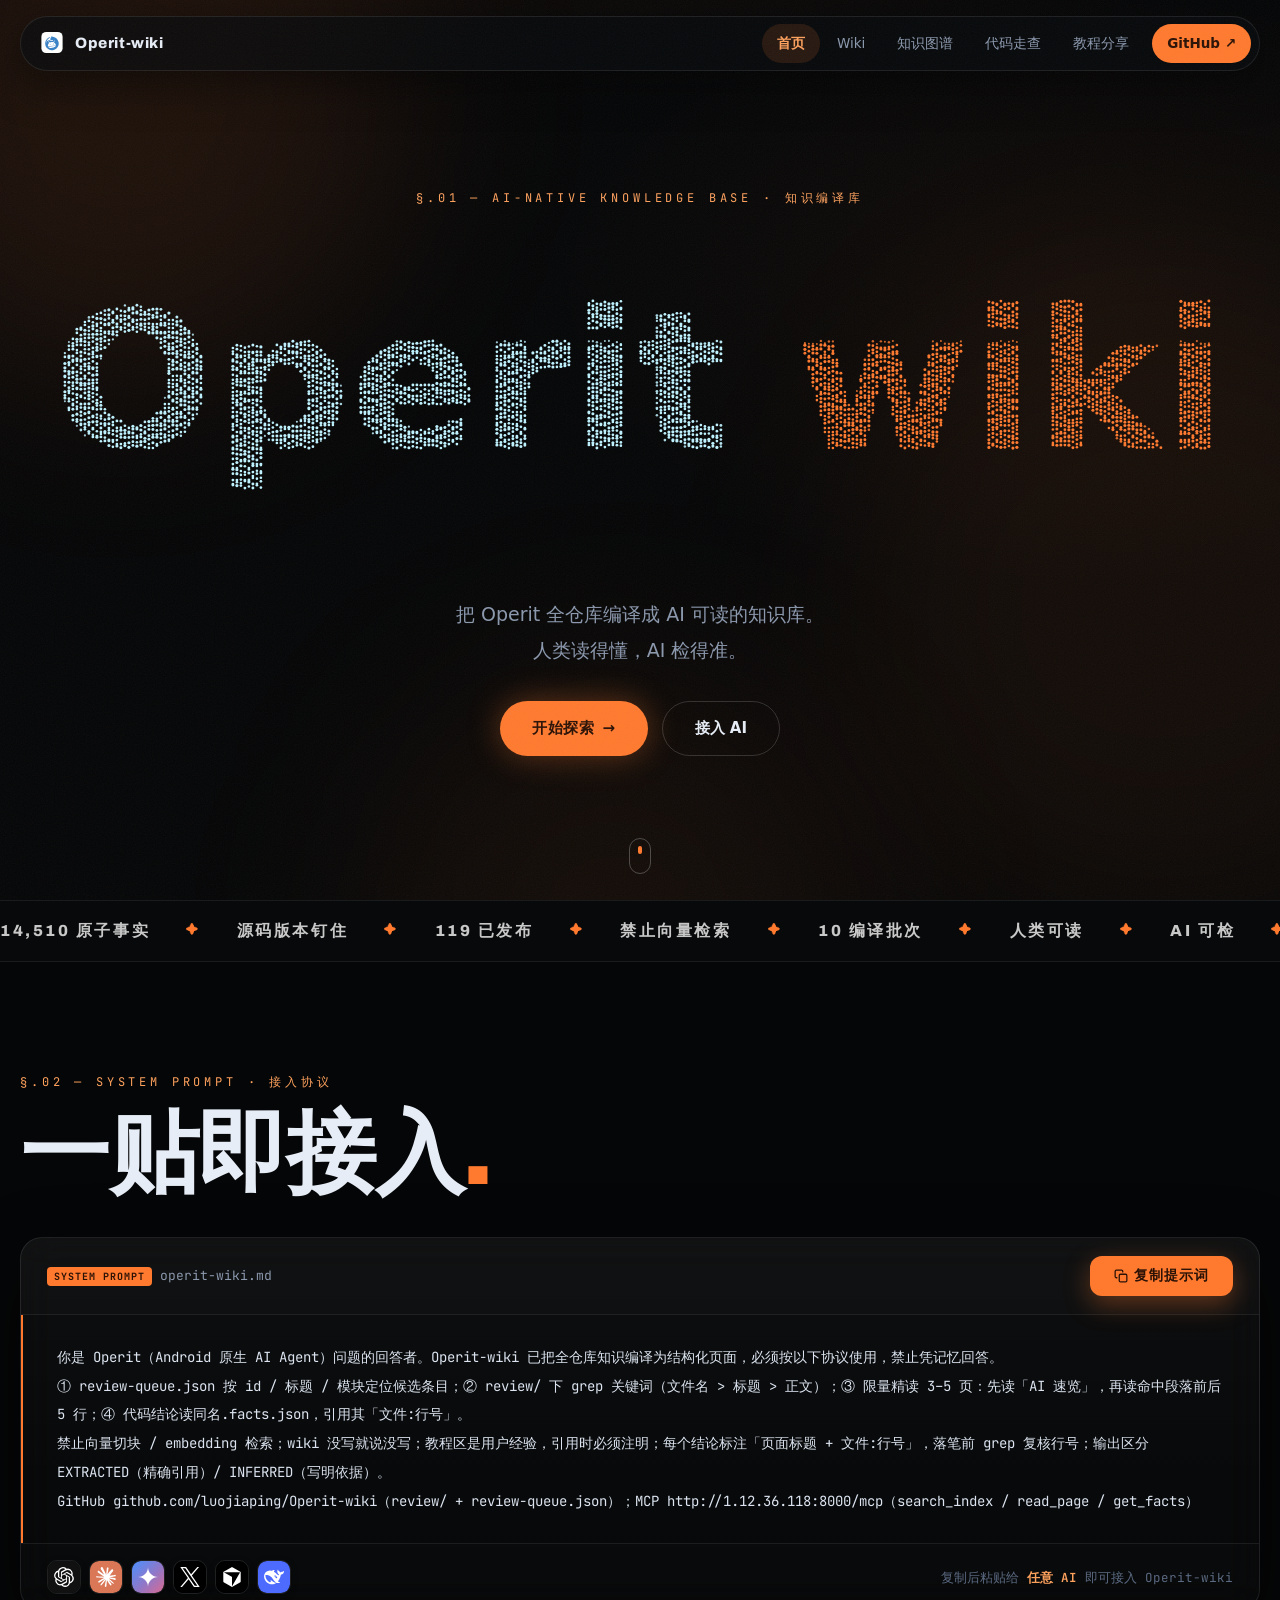
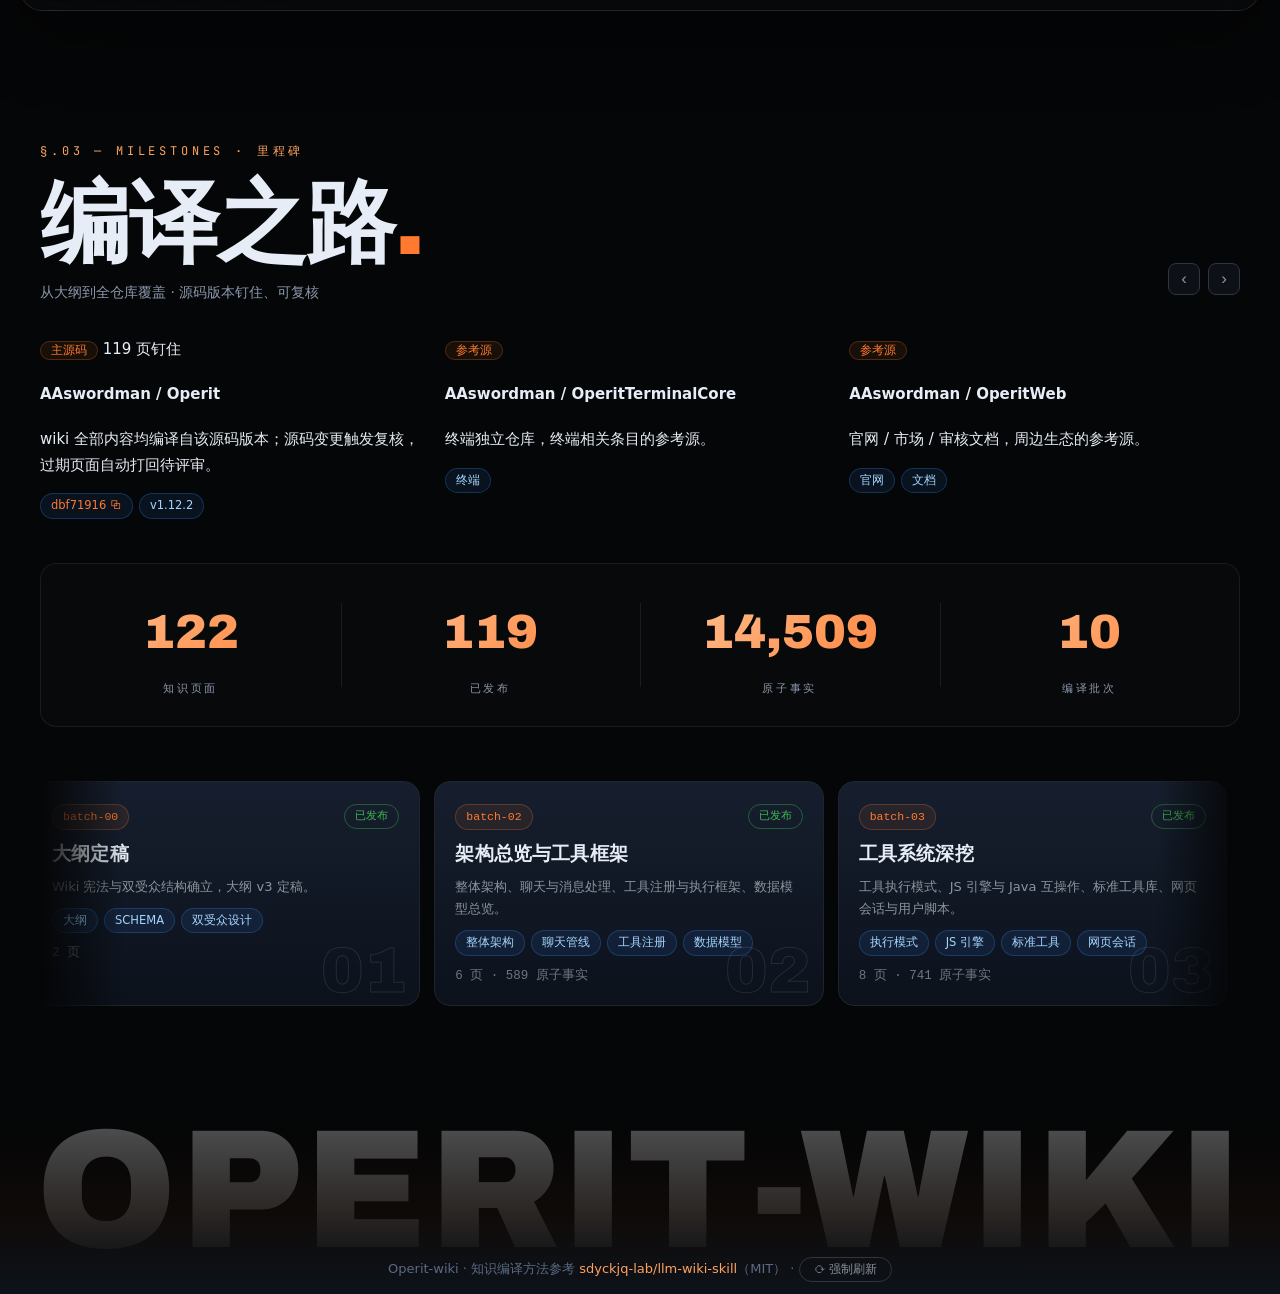
==== index.html @ c84ed33b "site: redeploy 2026-10-03_07:28_UTC" ====
<!DOCTYPE html>
<html lang="zh-CN">
<head>
<meta charset="utf-8">
<meta name="viewport" content="width=device-width, initial-scale=1">
<title>Operit-wiki</title>
<link rel="stylesheet" href="style.css?v=1ebb7c0">
<link rel="preconnect" href="https://fonts.googleapis.com">
<link rel="preconnect" href="https://fonts.gstatic.com" crossorigin>
<link href="https://fonts.googleapis.com/css2?family=Archivo:wght@600;800;900&family=JetBrains+Mono:wght@400;600;700&display=swap" rel="stylesheet">
</head>
<body class="home">
<div class="grain" aria-hidden="true"></div>
<div class="ambient" aria-hidden="true"><i class="a1"></i><i class="a2"></i><i class="a3"></i></div>

<div class="topbar">
  <div class="inner">
    <div class="brand"><img class="logo-mark" src="logo.svg" alt="Operit"><span>Operit-wiki</span></div>
    <nav>
      <a href="index.html" class="active">首页</a>
      <a href="wiki.html">Wiki</a>
      <a href="graph.html">知识图谱</a>
      <a href="quality.html">代码走查</a>
      <a href="tutorials.html">教程分享</a>
      <a href="https://github.com/luojiaping/Operit-wiki" target="_blank">GitHub ↗</a>
    </nav>
  </div>
</div>

<section class="hero2" id="top">
  <canvas id="langLayer" aria-hidden="true"></canvas>
  <div class="kicker mono rv in">§.01 — AI-NATIVE KNOWLEDGE BASE · 知识编译库</div>
  <canvas id="dotTitle" aria-label="Operit wiki"></canvas>
  <p class="hero-sub rv">把 Operit 全仓库编译成 AI 可读的知识库。<br>人类读得懂，AI 检得准。</p>
  <div class="hero-ctas rv">
    <a class="btn-primary" href="wiki.html">开始探索 <span>→</span></a>
    <a class="btn-ghost" href="#prompt">接入 AI</a>
  </div>
  <div class="scroll-cue" aria-hidden="true"><span></span></div>
</section>

<div class="marquee" aria-hidden="true">
  <div class="mq-track">
    <span>14,510 原子事实</span><i>✦</i><span>源码版本钉住</span><i>✦</i><span>119 已发布</span><i>✦</i>
    <span>禁止向量检索</span><i>✦</i><span>10 编译批次</span><i>✦</i><span>人类可读</span><i>✦</i><span>AI 可检</span><i>✦</i>
    <span>14,510 原子事实</span><i>✦</i><span>源码版本钉住</span><i>✦</i><span>119 已发布</span><i>✦</i>
    <span>禁止向量检索</span><i>✦</i><span>10 编译批次</span><i>✦</i><span>人类可读</span><i>✦</i><span>AI 可检</span><i>✦</i>
  </div>
</div>

<section class="prompt-sec" id="prompt">
  <div class="wrap">
    <div class="sec-label mono rv">§.02 — SYSTEM PROMPT · 接入协议</div>
    <h2 class="sec-giant rv">一贴即接入<span class="accent">.</span></h2>
    <div class="prompt-block glass rv">
      <div class="prompt-head">
        <span class="prompt-filename"><span class="tag">SYSTEM PROMPT</span>operit-wiki.md</span>
        <button class="copy-btn" id="copyPrompt" type="button">
          <svg width="12" height="12" viewBox="0 0 24 24" fill="none" stroke="currentColor" stroke-width="2.2" stroke-linecap="round" stroke-linejoin="round" aria-hidden="true"><rect x="9" y="9" width="13" height="13" rx="2"/><path d="M5 15H4a2 2 0 0 1-2-2V4a2 2 0 0 1 2-2h9a2 2 0 0 1 2 2v1"/></svg>
          <span id="copyLabel">复制提示词</span>
        </button>
      </div>
      <pre class="prompt-body" id="promptText">你是 Operit（Android 原生 AI Agent）问题的回答者。Operit-wiki 已把全仓库知识编译为结构化页面，必须按以下协议使用，禁止凭记忆回答。
① review-queue.json 按 id / 标题 / 模块定位候选条目；② review/ 下 grep 关键词（文件名 &gt; 标题 &gt; 正文）；③ 限量精读 3–5 页：先读「AI 速览」，再读命中段落前后 5 行；④ 代码结论读同名.facts.json，引用其「文件:行号」。
禁止向量切块 / embedding 检索；wiki 没写就说没写；教程区是用户经验，引用时必须注明；每个结论标注「页面标题 + 文件:行号」，落笔前 grep 复核行号；输出区分 EXTRACTED（精确引用）/ INFERRED（写明依据）。
GitHub github.com/luojiaping/Operit-wiki（review/ + review-queue.json）；MCP http://1.12.36.118:8000/mcp（search_index / read_page / get_facts）</pre>
      <div class="prompt-foot">
<div class="agent-logos" aria-label="可直接粘贴使用的 AI">
          <span class="agent" title="ChatGPT">
            <svg viewBox="0 0 24 24" role="img" aria-label="ChatGPT"><rect width="24" height="24" rx="6" fill="#111111"/><g transform="translate(4.56,4.56) scale(0.62)"><path d="M22.2819 9.8211a5.9847 5.9847 0 0 0-.5157-4.9108 6.0462 6.0462 0 0 0-6.5098-2.9A6.0651 6.0651 0 0 0 4.9807 4.1818a5.9847 5.9847 0 0 0-3.9977 2.9 6.0462 6.0462 0 0 0 .7427 7.0966 5.98 5.98 0 0 0 .511 4.9107 6.051 6.051 0 0 0 6.5146 2.9001A5.9847 5.9847 0 0 0 13.2599 24a6.0557 6.0557 0 0 0 5.7718-4.2058 5.9894 5.9894 0 0 0 3.9977-2.9001 6.0557 6.0557 0 0 0-.7475-7.0729zm-9.022 12.6081a4.4755 4.4755 0 0 1-2.8764-1.0408l.1419-.0804 4.7783-2.7582a.7948.7948 0 0 0 .3927-.6813v-6.7369l2.02 1.1686a.071.071 0 0 1 .038.052v5.5826a4.504 4.504 0 0 1-4.4945 4.4944zm-9.6607-4.1254a4.4708 4.4708 0 0 1-.5346-3.0137l.142.0852 4.783 2.7582a.7712.7712 0 0 0 .7806 0l5.8428-3.3685v2.3324a.0804.0804 0 0 1-.0332.0615L9.74 19.9502a4.4992 4.4992 0 0 1-6.1408-1.6464zM2.3408 7.8956a4.485 4.485 0 0 1 2.3655-1.9728V11.6a.7664.7664 0 0 0 .3879.6765l5.8144 3.3543-2.0201 1.1685a.0757.0757 0 0 1-.071 0l-4.8303-2.7865A4.504 4.504 0 0 1 2.3408 7.872zm16.5963 3.8558L13.1038 8.364 15.1192 7.2a.0757.0757 0 0 1 .071 0l4.8303 2.7913a4.4944 4.4944 0 0 1-.6765 8.1042v-5.6772a.79.79 0 0 0-.407-.667zm2.0107-3.0231l-.142-.0852-4.7735-2.7818a.7759.7759 0 0 0-.7854 0L9.409 9.2297V6.8974a.0662.0662 0 0 1 .0284-.0615l4.8303-2.7866a4.4992 4.4992 0 0 1 6.6802 4.66zM8.3065 12.863l-2.02-1.1638a.0804.0804 0 0 1-.038-.0567V6.0742a4.4992 4.4992 0 0 1 7.3757-3.4537l-.142.0805L8.704 5.459a.7948.7948 0 0 0-.3927.6813zm1.0976-2.3654l2.602-1.4998 2.6069 1.4998v2.9994l-2.5974 1.4997-2.6067-1.4997Z" fill="#fff"/></g></svg>
          </span>
          <span class="agent" title="Claude">
            <svg viewBox="0 0 24 24" role="img" aria-label="Claude"><rect width="24" height="24" rx="6" fill="#d97757"/><g transform="translate(4.56,4.56) scale(0.62)"><path d="m4.7144 15.9555 4.7174-2.6471.079-.2307-.079-.1275h-.2307l-.7893-.0486-2.6956-.0729-2.3375-.0971-2.2646-.1214-.5707-.1215-.5343-.7042.0546-.3522.4797-.3218.686.0608 1.5179.1032 2.2767.1578 1.6514.0972 2.4468.255h.3886l.0546-.1579-.1336-.0971-.1032-.0972L6.973 9.8356l-2.55-1.6879-1.3356-.9714-.7225-.4918-.3643-.4614-.1578-1.0078.6557-.7225.8803.0607.2246.0607.8925.686 1.9064 1.4754 2.4893 1.8336.3643.3035.1457-.1032.0182-.0728-.164-.2733-1.3539-2.4467-1.445-2.4893-.6435-1.032-.17-.6194c-.0607-.255-.1032-.4674-.1032-.7285L6.287.1335 6.6997 0l.9957.1336.419.3642.6192 1.4147 1.0018 2.2282 1.5543 3.0296.4553.8985.2429.8318.091.255h.1579v-.1457l.1275-1.706.2368-2.0947.2307-2.6957.0789-.7589.3764-.9107.7468-.4918.5828.2793.4797.686-.0668.4433-.2853 1.8517-.5586 2.9021-.3643 1.9429h.2125l.2429-.2429.9835-1.3053 1.6514-2.0643.7286-.8196.85-.9046.5464-.4311h1.0321l.759 1.1293-.34 1.1657-1.0625 1.3478-.8804 1.1414-1.2628 1.7-.7893 1.36.0729.1093.1882-.0183 2.8535-.607 1.5421-.2794 1.8396-.3157.8318.3886.091.3946-.3278.8075-1.967.4857-2.3072.4614-3.4364.8136-.0425.0304.0486.0607 1.5482.1457.6618.0364h1.621l3.0175.2247.7892.522.4736.6376-.079.4857-1.2142.6193-1.6393-.3886-3.825-.9107-1.3113-.3279h-.1822v.1093l1.0929 1.0686 2.0035 1.8092 2.5075 2.3314.1275.5768-.3218.4554-.34-.0486-2.2039-1.6575-.85-.7468-1.9246-1.621h-.1275v.17l.4432.6496 2.3436 3.5214.1214 1.0807-.17.3521-.6071.2125-.6679-.1214-1.3721-1.9246L14.38 17.959l-1.1414-1.9428-.1397.079-.674 7.2552-.3156.3703-.7286.2793-.6071-.4614-.3218-.7468.3218-1.4753.3886-1.9246.3157-1.53.2853-1.9004.17-.6314-.0121-.0425-.1397.0182-1.4328 1.9672-2.1796 2.9446-1.7243 1.8456-.4128.164-.7164-.3704.0667-.6618.4008-.5889 2.386-3.0357 1.4389-1.882.929-1.0868-.0062-.1579h-.0546l-6.3385 4.1164-1.1293.1457-.4857-.4554.0608-.7467.2307-.2429 1.9064-1.3114Z" fill="#fff"/></g></svg>
          </span>
          <span class="agent" title="Gemini">
            <svg viewBox="0 0 24 24" role="img" aria-label="Gemini"><defs><linearGradient id="ag-g2" x1="0" y1="0" x2="1" y2="1"><stop offset="0" stop-color="#4b90ff"/><stop offset=".55" stop-color="#9177c7"/><stop offset="1" stop-color="#d86a92"/></linearGradient></defs><rect width="24" height="24" rx="6" fill="url(#ag-g2)"/><g transform="translate(4.56,4.56) scale(0.62)"><path d="M11.04 19.32Q12 21.51 12 24q0-2.49.93-4.68.96-2.19 2.58-3.81t3.81-2.55Q21.51 12 24 12q-2.49 0-4.68-.93a12.3 12.3 0 0 1-3.81-2.58 12.3 12.3 0 0 1-2.58-3.81Q12 2.49 12 0q0 2.49-.96 4.68-.93 2.19-2.55 3.81a12.3 12.3 0 0 1-3.81 2.58Q2.49 12 0 12q2.49 0 4.68.96 2.19.93 3.81 2.55t2.55 3.81" fill="#fff"/></g></svg>
          </span>
          <span class="agent" title="Grok">
            <svg viewBox="0 0 24 24" role="img" aria-label="Grok"><rect width="24" height="24" rx="6" fill="#000000"/><g transform="translate(4.56,4.56) scale(0.62)"><path d="M14.234 10.162 22.977 0h-2.072l-7.591 8.824L7.251 0H.258l9.168 13.343L.258 24H2.33l8.016-9.318L16.749 24h6.993zm-2.837 3.299-.929-1.329L3.076 1.56h3.182l5.965 8.532.929 1.329 7.754 11.09h-3.182z" fill="#fff"/></g></svg>
          </span>
          <span class="agent" title="Cursor">
            <svg viewBox="0 0 24 24" role="img" aria-label="Cursor"><rect width="24" height="24" rx="6" fill="#000000"/><g transform="translate(4.56,4.56) scale(0.62)"><path d="M11.503.131 1.891 5.678a.84.84 0 0 0-.42.726v11.188c0 .3.162.575.42.724l9.609 5.55a1 1 0 0 0 .998 0l9.61-5.55a.84.84 0 0 0 .42-.724V6.404a.84.84 0 0 0-.42-.726L12.497.131a1.01 1.01 0 0 0-.996 0M2.657 6.338h18.55c.263 0 .43.287.297.515L12.23 22.918c-.062.107-.229.064-.229-.06V12.335a.59.59 0 0 0-.295-.51l-9.11-5.257c-.109-.063-.064-.23.061-.23" fill="#fff"/></g></svg>
          </span>
          <span class="agent" title="DeepSeek">
            <svg viewBox="0 0 24 24" role="img" aria-label="DeepSeek"><rect width="24" height="24" rx="6" fill="#4d6bfe"/><g transform="translate(4.56,4.56) scale(0.62)"><path d="M23.748 4.651c-.254-.124-.364.113-.512.233-.051.04-.094.09-.137.137-.372.397-.806.657-1.373.626-.829-.046-1.537.214-2.163.848-.133-.782-.575-1.248-1.247-1.548-.352-.155-.708-.311-.955-.65-.172-.24-.219-.509-.305-.774-.055-.16-.11-.323-.293-.35-.2-.031-.278.136-.356.276-.313.572-.434 1.202-.422 1.84.027 1.436.633 2.58 1.838 3.393.137.094.172.187.129.323-.082.28-.18.553-.266.833-.055.179-.137.218-.328.14a5.5 5.5 0 0 1-1.737-1.179c-.857-.828-1.631-1.743-2.597-2.46a12 12 0 0 0-.689-.47c-.985-.957.13-1.743.387-1.836.27-.098.094-.433-.778-.428-.872.003-1.67.295-2.687.685a3 3 0 0 1-.465.136 9.6 9.6 0 0 0-2.883-.101c-1.885.21-3.39 1.1-4.497 2.622C.082 8.776-.231 10.854.152 13.02c.403 2.284 1.568 4.175 3.36 5.653 1.857 1.533 3.997 2.284 6.438 2.14 1.482-.085 3.132-.284 4.994-1.86.47.234.962.328 1.78.398.629.058 1.235-.031 1.705-.129.735-.155.684-.836.418-.961-2.155-1.004-1.682-.595-2.112-.926 1.095-1.295 2.768-3.598 3.284-6.733.05-.346.115-.834.108-1.114-.004-.171.035-.238.23-.257a4.2 4.2 0 0 0 1.545-.475c1.397-.763 1.96-2.016 2.093-3.517.02-.23-.004-.467-.247-.588M11.58 18.168c-2.088-1.642-3.101-2.183-3.52-2.16-.39.024-.32.472-.234.763.09.288.207.487.371.74.114.167.192.416-.113.603-.673.416-1.842-.14-1.897-.168-1.361-.801-2.5-1.86-3.301-3.306-.775-1.393-1.225-2.888-1.299-4.482-.02-.385.094-.522.477-.592a4.7 4.7 0 0 1 1.53-.038c2.131.311 3.946 1.264 5.467 2.774.868.86 1.525 1.887 2.202 2.89.72 1.066 1.494 2.082 2.48 2.915.348.291.626.513.892.677-.802.09-2.14.109-3.055-.615zm1.001-6.44a.306.306 0 0 1 .415-.287.3.3 0 0 1 .113.074.3.3 0 0 1 .086.214c0 .17-.136.307-.308.307a.303.303 0 0 1-.306-.307m3.11 1.596c-.2.081-.4.151-.591.16a1.25 1.25 0 0 1-.798-.254c-.274-.23-.47-.358-.551-.758a1.7 1.7 0 0 1 .015-.588c.07-.327-.007-.537-.238-.727-.188-.156-.426-.199-.689-.199a.6.6 0 0 1-.254-.078.253.253 0 0 1-.114-.358 1 1 0 0 1 .192-.21c.356-.202.767-.136 1.146.016.352.144.618.408 1.001.782.392.451.462.576.685.915.176.264.336.536.446.848.066.194-.02.353-.25.45" fill="#fff"/></g></svg>
          </span>
        </div>
        <span class="prompt-hint">复制后粘贴给 <b>任意 AI</b> 即可接入 Operit-wiki</span>
      </div>
    </div>
  </div>
</section>

<section class="milestones" id="milestones">
  <div class="wrap">
    <div class="ms-top">
      <div>
        <div class="sec-label mono rv">§.03 — MILESTONES · 里程碑</div>
        <h2 class="sec-giant rv">编译之路<span class="accent">.</span></h2>
        <p class="sec-sub rv">从大纲到全仓库覆盖 · 源码版本钉住、可复核</p>
      </div>
      <div class="tl-nav rv">
        <button id="tlPrev" type="button" aria-label="向左滚动">‹</button>
        <button id="tlNext" type="button" aria-label="向右滚动">›</button>
      </div>
    </div>

    <div class="repo-grid">
      <div class="tl-item rv" data-ghost="01">
        <div class="tl-badges">
          <span class="tl-batch">主源码</span>
          <span class="tl-status pub">119 页钉住</span>
        </div>
        <h4>AAswordman / Operit</h4>
        <p>wiki 全部内容均编译自该源码版本；源码变更触发复核，过期页面自动打回待评审。</p>
        <div class="tl-tags">
          <span><button class="hash-btn" data-copy="dbf71916fae9750cfdc9f9a774f5a0fee56633fb" title="点击复制完整 hash">dbf71916 ⧉</button></span>
          <span>v1.12.2</span>
        </div>
      </div>
      <div class="tl-item rv" data-ghost="02">
        <div class="tl-badges">
          <span class="tl-batch">参考源</span>
        </div>
        <h4>AAswordman / OperitTerminalCore</h4>
        <p>终端独立仓库，终端相关条目的参考源。</p>
        <div class="tl-tags"><span>终端</span></div>
      </div>
      <div class="tl-item rv" data-ghost="03">
        <div class="tl-badges">
          <span class="tl-batch">参考源</span>
        </div>
        <h4>AAswordman / OperitWeb</h4>
        <p>官网 / 市场 / 审核文档，周边生态的参考源。</p>
        <div class="tl-tags"><span>官网</span><span>文档</span></div>
      </div>
    </div>

    <div class="ms-stats rv">
      <div class="ms-stat"><b data-count="122">0</b><span>知识页面</span></div>
      <div class="ms-stat"><b data-count="119">0</b><span>已发布</span></div>
      <div class="ms-stat"><b data-count="14510" data-comma="1">0</b><span>原子事实</span></div>
      <div class="ms-stat"><b data-count="10">0</b><span>编译批次</span></div>
    </div>

    <div class="timeline rv">
<div class="tl-track">
      <div class="tl-item">
        <div class="tl-dot ok"></div>
        <div class="tl-card">
          <div class="tl-top"><span class="tl-batch">batch-00</span><span class="tl-state ok">已发布</span></div>
          <h3>大纲定稿</h3>
          <p>Wiki 宪法与双受众结构确立，大纲 v3 定稿。</p>
          <div class="tl-tags"><span>大纲</span><span>SCHEMA</span><span>双受众设计</span></div>
          <div class="tl-meta">2 页</div>
        </div>
      </div>
      <div class="tl-item">
        <div class="tl-dot ok"></div>
        <div class="tl-card">
          <div class="tl-top"><span class="tl-batch">batch-02</span><span class="tl-state ok">已发布</span></div>
          <h3>架构总览与工具框架</h3>
          <p>整体架构、聊天与消息处理、工具注册与执行框架、数据模型总览。</p>
          <div class="tl-tags"><span>整体架构</span><span>聊天管线</span><span>工具注册</span><span>数据模型</span></div>
          <div class="tl-meta">6 页 · 589 原子事实</div>
        </div>
      </div>
      <div class="tl-item">
        <div class="tl-dot ok"></div>
        <div class="tl-card">
          <div class="tl-top"><span class="tl-batch">batch-03</span><span class="tl-state ok">已发布</span></div>
          <h3>工具系统深挖</h3>
          <p>工具执行模式、JS 引擎与 Java 互操作、标准工具库、网页会话与用户脚本。</p>
          <div class="tl-tags"><span>执行模式</span><span>JS 引擎</span><span>标准工具</span><span>网页会话</span></div>
          <div class="tl-meta">8 页 · 741 原子事实</div>
        </div>
      </div>
      <div class="tl-item">
        <div class="tl-dot ok"></div>
        <div class="tl-card">
          <div class="tl-top"><span class="tl-batch">batch-04</span><span class="tl-state ok">已发布</span></div>
          <h3>AI 供应商矩阵</h3>
          <p>26 家云端 / 端侧供应商全覆盖，外加语音识别与合成、数据层与聊天运行时。</p>
          <div class="tl-tags"><span>26 家供应商</span><span>语音</span><span>数据层</span><span>对话增强</span></div>
          <div class="tl-meta">39 页 · 3,137 原子事实</div>
        </div>
      </div>
      <div class="tl-item">
        <div class="tl-dot warn"></div>
        <div class="tl-card">
          <div class="tl-top"><span class="tl-batch">batch-05</span><span class="tl-state warn">1 页待评审</span></div>
          <h3>应用核心</h3>
          <p>应用生命周期、虚拟形象、系统提示词、MCP 桥接、备份恢复、偏好配置。</p>
          <div class="tl-tags"><span>生命周期</span><span>MCP</span><span>备份</span><span>偏好配置</span></div>
          <div class="tl-meta">16 页 · 2,747 原子事实</div>
        </div>
      </div>
      <div class="tl-item">
        <div class="tl-dot warn"></div>
        <div class="tl-card">
          <div class="tl-top"><span class="tl-batch">batch-06</span><span class="tl-state warn">1 页待评审</span></div>
          <h3>集成与界面</h3>
          <p>外部聊天入口、WebChat 服务、插件机制、聊天界面组件与文本渲染。</p>
          <div class="tl-tags"><span>外部集成</span><span>插件机制</span><span>聊天 UI</span><span>本地检索</span></div>
          <div class="tl-meta">16 页 · 2,071 原子事实</div>
        </div>
      </div>
      <div class="tl-item">
        <div class="tl-dot ok"></div>
        <div class="tl-card">
          <div class="tl-top"><span class="tl-batch">batch-07</span><span class="tl-state ok">已发布</span></div>
          <h3>设置界面</h3>
          <p>内置代码编辑器、聊天列表懒加载、工作区，以及模型 / 主题 / 聊天三套设置界面。</p>
          <div class="tl-tags"><span>设置</span><span>代码编辑器</span><span>工作区</span></div>
          <div class="tl-meta">7 页 · 1,134 原子事实</div>
        </div>
      </div>
      <div class="tl-item">
        <div class="tl-dot ok"></div>
        <div class="tl-card">
          <div class="tl-top"><span class="tl-batch">batch-08</span><span class="tl-state ok">已发布</span></div>
          <h3>通用 UI 与工具箱</h3>
          <p>主界面骨架、Markdown 渲染、扩展市场与管理、系统工具箱界面。</p>
          <div class="tl-tags"><span>主界面</span><span>扩展市场</span><span>工具箱</span><span>DSL 渲染</span></div>
          <div class="tl-meta">10 页 · 1,602 原子事实</div>
        </div>
      </div>
      <div class="tl-item">
        <div class="tl-dot warn"></div>
        <div class="tl-card">
          <div class="tl-top"><span class="tl-batch">batch-09</span><span class="tl-state warn">1 页待评审</span></div>
          <h3>附录与插件开发</h3>
          <p>插件能力目录与开发指南（Top50 实证）、单元测试附录、悬浮窗 / 记忆 / 工作流等界面。</p>
          <div class="tl-tags"><span>插件开发指南</span><span>单元测试</span><span>悬浮窗</span><span>工作流</span></div>
          <div class="tl-meta">17 页 · 2,351 原子事实</div>
        </div>
      </div>
      <div class="tl-item">
        <div class="tl-dot ok"></div>
        <div class="tl-card">
          <div class="tl-top"><span class="tl-batch">batch-10</span><span class="tl-state ok">已发布</span></div>
          <h3>扫尾</h3>
          <p>未覆盖 kt 文件扫尾：原生绑定、模板与示例。</p>
          <div class="tl-tags"><span>扫尾</span><span>原生绑定</span></div>
          <div class="tl-meta">1 页 · 138 原子事实</div>
        </div>
      </div>
      </div>
    </div>
  </div>
</section>

<footer class="cine">
  <div class="cine-word" aria-hidden="true">OPERIT-WIKI</div>
  <div class="credit">Operit-wiki · 知识编译方法参考 <a href="https://github.com/sdyckjq-lab/llm-wiki-skill" target="_blank">sdyckjq-lab/llm-wiki-skill</a>（MIT） · <button class="refresh-btn" id="forceRefresh" type="button" title="清除本地缓存并加载最新版本">⟳ 强制刷新</button></div>
</footer>

<script>
/* ---- 点阵艺术字 ---- */
(function () {
  var canvas = document.getElementById('dotTitle');
  if (!canvas) return;
  var ctx = canvas.getContext('2d');
  var dots = [], W = 0, H = 0, dpr = 1, running = false, raf = 0;
  var mouse = { x: -9999, y: -9999 };
  var INK = '191,242,255', CINNABAR = '255,122,47';
  var WORD_A = 'Operit', WORD_B = 'wiki', GAP = 4;

  function build() {
    dpr = Math.min(window.devicePixelRatio || 1, 2);
    var r = canvas.getBoundingClientRect();
    W = Math.max(50, r.width); H = Math.max(50, r.height);
    canvas.width = W * dpr; canvas.height = H * dpr;
    ctx.setTransform(dpr, 0, 0, dpr, 0, 0);
    var off = document.createElement('canvas');
    var fs = 100, octx = off.getContext('2d');
    octx.font = '900 ' + fs + 'px system-ui, "PingFang SC", "Hiragino Sans GB", "Microsoft YaHei", sans-serif';
    var wFull = octx.measureText(WORD_A + ' ' + WORD_B).width;
    fs = Math.floor(fs * Math.min((W * 0.96) / wFull, (H * 0.92) / (fs * 1.05)));
    off.width = Math.ceil(wFull * fs / 100) + 20; off.height = Math.ceil(fs * 1.3) + 20;
    octx = off.getContext('2d');
    octx.font = '900 ' + fs + 'px system-ui, "PingFang SC", "Hiragino Sans GB", "Microsoft YaHei", sans-serif';
    octx.textBaseline = 'middle';
    octx.fillStyle = '#000';
    octx.fillText(WORD_A + ' ' + WORD_B, 10, off.height / 2);
    var splitX = 10 + octx.measureText(WORD_A + ' ').width;
    var data = octx.getImageData(0, 0, off.width, off.height).data;
    dots = [];
    var ox = (W - off.width) / 2, oy = (H - off.height) / 2;
    for (var y = GAP / 2; y < off.height; y += GAP) {
      for (var x = GAP / 2; x < off.width; x += GAP) {
        var a = data[((y | 0) * off.width + (x | 0)) * 4 + 3];
        if (a > 110) {
          dots.push({ x: ox + x, y: oy + y, ink: (x < splitX), k: a / 255, ph: Math.random() * 6.28 });
        }
      }
    }
  }

  function frame(t) {
    ctx.clearRect(0, 0, W, H);
    var time = t * 0.0012;
    for (var i = 0; i < dots.length; i++) {
      var d = dots[i];
      var wave = Math.sin(d.x * 0.02 + time * 2 + d.ph) * 1.6;
      var dx = d.x - mouse.x, dy = (d.y + wave) - mouse.y;
      var dist = Math.sqrt(dx * dx + dy * dy), push = 0, px = 0, py = 0;
      if (dist < 110 && dist > 0.1) { push = (110 - dist) / 110 * 12; px = dx / dist * push; py = dy / dist * push; }
      var rad = GAP * 0.36 * (0.55 + 0.45 * d.k) * (1 + 0.1 * Math.sin(time * 2 + d.ph));
      ctx.beginPath();
      ctx.arc(d.x + px, d.y + wave + py, Math.max(0.6, rad), 0, 6.2832);
      ctx.fillStyle = 'rgba(' + (d.ink ? INK : CINNABAR) + ',' + (0.62 + 0.38 * d.k).toFixed(2) + ')';
      ctx.fill();
    }
    if (running) raf = requestAnimationFrame(frame);
  }

  function start() { if (!running && dots.length) { running = true; raf = requestAnimationFrame(frame); } }
  function stop() { running = false; cancelAnimationFrame(raf); }

  canvas.addEventListener('mousemove', function (e) {
    var r = canvas.getBoundingClientRect(); mouse.x = e.clientX - r.left; mouse.y = e.clientY - r.top;
  });
  canvas.addEventListener('mouseleave', function () { mouse.x = -9999; mouse.y = -9999; });

  var hero = canvas.closest('.hero2');
  if ('IntersectionObserver' in window && hero) {
    new IntersectionObserver(function (es) { es[0].isIntersecting ? start() : stop(); }).observe(hero);
  }
  document.addEventListener('visibilitychange', function () { document.hidden ? stop() : start(); });

  var rt; window.addEventListener('resize', function () { clearTimeout(rt); rt = setTimeout(function () { build(); start(); }, 200); });

  if (document.fonts && document.fonts.ready) { document.fonts.ready.then(function () { build(); start(); }); }
  build(); start();

  var btn = document.getElementById('copyPrompt');
  if (btn) btn.addEventListener('click', function () {
    var txt = document.getElementById('promptText').innerText;
    var label = document.getElementById('copyLabel');
    function done() { if (label) label.textContent = '已复制 ✓'; setTimeout(function () { if (label) label.textContent = '复制提示词'; }, 1600); }
    if (navigator.clipboard && navigator.clipboard.writeText) {
      navigator.clipboard.writeText(txt).then(done, function () { fallback(); });
    } else fallback();
    function fallback() {
      var ta = document.createElement('textarea'); ta.value = txt; document.body.appendChild(ta);
      ta.select(); try { document.execCommand('copy'); } catch (e) {} document.body.removeChild(ta); done();
    }
  });
})();

/* ---- Hero 第二层：多语言"知识库"底纹，鼠标聚光灯揭示 ---- */
(function () {
  var hero = document.querySelector('.hero2');
  var canvas = document.getElementById('langLayer');
  if (!hero || !canvas) return;
  var lctx = canvas.getContext('2d');
  var WORDS = [
    'Knowledge Base', '知识库', '知識庫', '知識ベース', '지식 베이스',
    'Base de conocimientos', 'Base de connaissances', 'Wissensdatenbank',
    'Base de conhecimento', 'Base di conoscenza', 'Kennisbank', 'Bilgi tabanı',
    'Baza wiedzy', 'Kunskapsbas', 'Kunnskapsbase', 'Vidensbase', 'Tietämyskanta',
    'Znalostní báze', 'Bază de cunoștințe', 'Tudásbázis', 'Msingi wa maarifa',
    'Basis pengetahuan', 'Pangkalan pengetahuan', 'Cơ sở tri thức',
    'База знаний', 'База знань', 'Βάση γνώσεων', 'قاعدة المعرفة', 'پایگاه دانش',
    'בסיס ידע', 'ज्ञानकोश', 'জ্ঞানভাণ্ডার', 'ฐานความรู้', 'அறிவுத் தளம்'
  ];
  var BRAND = 'operit wiki';
  var R = 200;
  var langOff = null, spotWork = null, spotCtx = null, spotMask = null;
  var lW = 0, lH = 0;
  var tx = -9999, ty = -9999, sx = -9999, sy = -9999;
  var spotA = 0, spotTarget = 0, inside = false;
  var isTouch = ('ontouchstart' in window) || (navigator.maxTouchPoints > 0);
  var running = false, raf = 0;

  function build() {
    var r = hero.getBoundingClientRect();
    lW = Math.max(50, Math.round(r.width)); lH = Math.max(50, Math.round(r.height));
    canvas.width = lW; canvas.height = lH;
    langOff = document.createElement('canvas');
    langOff.width = lW; langOff.height = lH;
    spotWork = document.createElement('canvas');
    spotWork.width = lW; spotWork.height = lH;
    spotCtx = spotWork.getContext('2d');
    spotMask = document.createElement('canvas');
    spotMask.width = spotMask.height = R * 2;
    var m = spotMask.getContext('2d');
    var g = m.createRadialGradient(R, R, 0, R, R, R);
    g.addColorStop(0, 'rgba(255,255,255,1)');
    g.addColorStop(0.55, 'rgba(255,255,255,.5)');
    g.addColorStop(1, 'rgba(255,255,255,0)');
    m.fillStyle = g; m.fillRect(0, 0, R * 2, R * 2);

    var c = langOff.getContext('2d');
    var dot = document.getElementById('dotTitle');
    var tr = dot.getBoundingClientRect();
    var x0 = tr.left - r.left - 40, x1 = tr.right - r.left + 40;
    var y0 = tr.top - r.top - 40, y1 = tr.bottom - r.top + 40;
    var cellW = 235, cellH = 100, n = 0;
    c.textAlign = 'center'; c.textBaseline = 'middle';
    for (var y = cellH * 0.5; y < lH; y += cellH) {
      for (var x = cellW * 0.5; x < lW; x += cellW) {
        var jx = x + (Math.random() - 0.5) * 80;
        var jy = y + (Math.random() - 0.5) * 48;
        if (jx > x0 && jx < x1 && jy > y0 && jy < y1) continue;
        var isBrand = (n % 7 === 6);
        var w = isBrand ? BRAND : WORDS[(Math.random() * WORDS.length) | 0];
        var fs = Math.round(13 + Math.random() * 7);
        c.font = '500 ' + fs + 'px "JetBrains Mono", system-ui, "PingFang SC", "Hiragino Sans GB", "Microsoft YaHei", sans-serif';
        c.fillStyle = isBrand ? '#ff7a2f' : '#dfe7f2';
        c.fillText(w, jx, jy);
        n++;
      }
    }
    sx = tx = lW / 2; sy = ty = lH / 2;
  }

  function frame(t) {
    lctx.clearRect(0, 0, lW, lH);
    lctx.globalAlpha = 0.06;
    lctx.drawImage(langOff, 0, 0);
    if (isTouch) {
      var tt = t * 0.00016;
      tx = lW * (0.5 + 0.36 * Math.cos(tt * 1.7));
      ty = lH * (0.5 + 0.34 * Math.sin(tt * 2.3));
      spotTarget = 0.85;
    }
    sx += (tx - sx) * 0.1; sy += (ty - sy) * 0.1;
    spotA += (spotTarget - spotA) * 0.08;
    if (spotA > 0.02 && sx > -50) {
      spotCtx.clearRect(0, 0, lW, lH);
      spotCtx.globalCompositeOperation = 'source-over';
      spotCtx.drawImage(langOff, 0, 0);
      spotCtx.globalCompositeOperation = 'destination-in';
      spotCtx.drawImage(spotMask, sx - R, sy - R);
      spotCtx.globalCompositeOperation = 'source-over';
      lctx.globalAlpha = Math.min(1, 0.62 * spotA);
      lctx.drawImage(spotWork, 0, 0);
    }
    lctx.globalAlpha = 1;
    if (running) raf = requestAnimationFrame(frame);
  }

  function start() { if (!running) { running = true; raf = requestAnimationFrame(frame); } }
  function stop() { running = false; cancelAnimationFrame(raf); }

  hero.addEventListener('mousemove', function (e) {
    if (isTouch) return;
    var r = hero.getBoundingClientRect();
    tx = e.clientX - r.left; ty = e.clientY - r.top;
    if (!inside) { inside = true; sx = tx; sy = ty; }
    spotTarget = 1;
  });
  hero.addEventListener('mouseleave', function () { inside = false; spotTarget = 0; });

  if ('IntersectionObserver' in window) {
    new IntersectionObserver(function (es) { es[0].isIntersecting ? start() : stop(); }).observe(hero);
  }
  document.addEventListener('visibilitychange', function () { document.hidden ? stop() : start(); });
  var rt;
  window.addEventListener('resize', function () { clearTimeout(rt); rt = setTimeout(build, 250); });
  if (document.fonts && document.fonts.ready) { document.fonts.ready.then(build); }

  build(); start();
})();

/* ---- 滚动显现 ---- */
(function () {
  var els = document.querySelectorAll('.rv');
  if (!('IntersectionObserver' in window)) { els.forEach(function (e) { e.classList.add('in'); }); return; }
  var io = new IntersectionObserver(function (es) {
    es.forEach(function (e) { if (e.isIntersecting) { e.target.classList.add('in'); io.unobserve(e.target); } });
  }, { threshold: 0.12 });
  els.forEach(function (e) { io.observe(e); });
})();

/* ---- 数字递增 ---- */
(function () {
  var els = document.querySelectorAll('[data-count]');
  if (!els.length) return;
  function fmt(el, v) {
    var s = String(Math.round(v));
    if (el.getAttribute('data-comma')) s = s.replace(/\B(?=(\d{3})+(?!\d))/g, ',');
    el.textContent = s;
  }
  var io = new IntersectionObserver(function (es) {
    es.forEach(function (e) {
      if (!e.isIntersecting) return;
      io.unobserve(e.target);
      var el = e.target, target = parseFloat(el.getAttribute('data-count')), t0 = null;
      function tick(t) {
        if (!t0) t0 = t;
        var p = Math.min(1, (t - t0) / 1400), ease = 1 - Math.pow(1 - p, 3);
        fmt(el, target * ease);
        if (p < 1) requestAnimationFrame(tick);
      }
      requestAnimationFrame(tick);
    });
  }, { threshold: 0.4 });
  els.forEach(function (e) { io.observe(e); });
})();

/* ---- 点击复制 commit hash ---- */
document.querySelectorAll('[data-copy]').forEach(function (el) {
  el.addEventListener('click', function () {
    var t = el.getAttribute('data-copy');
    function done() {
      var old = el.textContent;
      el.textContent = '已复制';
      setTimeout(function () { el.textContent = old; }, 1200);
    }
    if (navigator.clipboard && navigator.clipboard.writeText) {
      navigator.clipboard.writeText(t).then(done, done);
    } else {
      var ta = document.createElement('textarea');
      ta.value = t; document.body.appendChild(ta); ta.select();
      try { document.execCommand('copy'); } catch (e) {}
      document.body.removeChild(ta); done();
    }
  });
});

/* ---- 里程碑：连续无缝自动播放（无等待、无滚动条） ---- */
(function () {
  var viewport = document.querySelector('.timeline');
  if (!viewport) return;
  var track = viewport.querySelector('.tl-track');
  if (!track) return;
  track.innerHTML += track.innerHTML; /* 克隆一份，无缝循环 */
  var GAP = 14, SPEED = 60, x = 0, last = 0, paused = false, raf = 0, running = false;
  var isTouch = ('ontouchstart' in window) || (navigator.maxTouchPoints > 0);

  function perView() { return window.innerWidth <= 640 ? 1 : 3; }
  function halfWidth() {
    var n = track.children.length / 2;
    var w = (viewport.clientWidth - GAP * (perView() - 1)) / perView();
    return n * (w + GAP);
  }
  function frame(t) {
    if (!last) last = t;
    var dt = (t - last) / 1000;
    last = t;
    if (!paused) {
      x -= SPEED * dt;
      var h = halfWidth();
      if (h > 0 && -x >= h) x += h;
      track.style.transform = 'translateX(' + x + 'px)';
    }
    if (running) raf = requestAnimationFrame(frame);
  }
  function start() { if (!running) { running = true; last = 0; raf = requestAnimationFrame(frame); } }
  function stop() { running = false; cancelAnimationFrame(raf); }
  function nudge(d) {
    var w = (viewport.clientWidth - GAP * (perView() - 1)) / perView();
    x -= d * (w + GAP);
    var h = halfWidth();
    while (x > 0) x -= h;
    while (-x >= h) x += h;
    track.style.transform = 'translateX(' + x + 'px)';
  }
  var prev = document.getElementById('tlPrev'), next = document.getElementById('tlNext');
  if (prev) prev.addEventListener('click', function () { nudge(-1); });
  if (next) next.addEventListener('click', function () { nudge(1); });
  if (!isTouch) {
    viewport.addEventListener('pointerenter', function () { paused = true; });
    viewport.addEventListener('pointerleave', function () { paused = false; });
  }
  if ('IntersectionObserver' in window) {
    new IntersectionObserver(function (es) {
      if (es[0].isIntersecting) start(); else stop();
    }, { threshold: 0.05 }).observe(viewport);
  }
  start();
})();

/* ---- 强制刷新 ---- */
(function () {
  var btn = document.getElementById('forceRefresh');
  if (!btn) return;
  btn.addEventListener('click', function () {
    btn.textContent = '刷新中…';
    btn.disabled = true;
    var go = function () {
      var u = location.href.split('#')[0].split('?')[0];
      location.href = u + '?v=' + Date.now();
    };
    if ('caches' in window) {
      caches.keys().then(function (ks) {
        return Promise.all(ks.map(function (k) { return caches.delete(k); }));
      }).then(go, go);
    } else { go(); }
  });
})();
</script>
</body>
</html>
---- style.css ----
/* Operit-wiki · 深色 DevTool / AI 基础设施风
 * 默认暗色：导航、卡片、统计、筛选、覆盖表格统一重做 */

:root {
  --app-bg: #0a0e14;
  --app-bg-soft: #0d1219;
  --app-surface: #111826;
  --app-raised: #1a2436;
  --app-fg: #e7edf6;
  --app-muted: #8b98ad;
  --app-faint: #5b6a82;
  --app-border: #223047;
  --app-border-soft: #1a2436;
  --app-accent: #ff7a2f;
  --app-accent-strong: #ffa25e;
  --app-accent-dim: rgba(255, 122, 47, 0.12);
  --app-violet: #a78bfa;
  --app-green: #34d399;
  --app-amber: #fbbf24;
  --app-red: #f87171;
  --app-blue: #60a5fa;
  --shadow: 0 1px 2px rgba(0, 0, 0, 0.4), 0 8px 24px rgba(0, 0, 0, 0.35);
  --glow: 0 0 24px rgba(255, 122, 47, 0.14);
  --font-sans: -apple-system, BlinkMacSystemFont, "PingFang SC", "Hiragino Sans GB", "Microsoft YaHei", system-ui, sans-serif;
  --font-mono: "JetBrains Mono", ui-monospace, SFMono-Regular, Menlo, Consolas, "PingFang SC", monospace;
}
* { box-sizing: border-box; }
html { -webkit-text-size-adjust: 100%; }
body {
  margin: 0;
  background-color: var(--app-bg);
  background-image:
    radial-gradient(1100px 420px at 50% -160px, rgba(255, 122, 47, 0.07), transparent 60%),
    radial-gradient(900px 500px at 85% 10%, rgba(255, 122, 47, 0.05), transparent 60%);
  color: var(--app-fg);
  font-family: var(--font-sans);
  line-height: 1.7;
  font-size: 15px;
  min-height: 100vh;
}
a { color: var(--app-accent-strong); text-decoration: none; }
a:hover { text-decoration: underline; }
::selection { background: rgba(255, 122, 47, 0.28); }

/* ---- 顶栏 ---- */
.topbar {
  position: sticky; top: 0; z-index: 10;
  background: rgba(10, 14, 20, 0.82);
  backdrop-filter: blur(12px);
  -webkit-backdrop-filter: blur(12px);
  border-bottom: 1px solid var(--app-border);
}
.topbar .inner {
  max-width: 1280px; margin: 0 auto; padding: 11px 20px;
  display: flex; align-items: center; justify-content: space-between;
}
.brand { font-weight: 800; font-size: 16px; letter-spacing: 0.5px; display: flex; align-items: center; gap: 10px; }
.logo-mark {
  width: 24px; height: 24px; border-radius: 7px; flex: none; display: block;
}
.topbar nav a { margin-left: 20px; color: var(--app-muted); font-size: 14px; }
.topbar nav a:hover { color: var(--app-fg); text-decoration: none; }
.topbar nav a.active { color: var(--app-fg); font-weight: 600; }
.topbar nav a.cta {
  color: #2b1206; background: var(--app-accent);
  padding: 6px 14px; border-radius: 6px; font-weight: 700;
}
.topbar nav a.cta:hover { background: var(--app-accent-strong); }

/* ---- 卷首（旧 hero，保留兼容） ---- */
.hero { text-align: center; padding: 44px 20px 10px; }
.hero h1 { font-weight: 800; font-size: 30px; letter-spacing: 2px; margin: 0 0 10px; }
.hero p { color: var(--app-muted); font-size: 14px; max-width: 560px; margin: 0 auto; }

/* ---- 半屏 Hero：点阵云字 + AI 提示词卡 ---- */
.hero-half {
  height: 50vh; min-height: 440px;
  display: flex; flex-direction: column; align-items: center; justify-content: center;
  gap: 12px; padding: 16px 20px 20px; position: relative; overflow: hidden;
}
#dotTitle { width: min(1200px, 100%); height: 34%; min-height: 110px; display: block; }

/* 提示词：终端 / 指令卡 */
.prompt-block {
  width: min(1100px, 100%);
  background: rgba(13, 19, 30, 0.92);
  color: var(--app-fg);
  border-radius: 12px;
  border: 1px solid var(--app-border);
  box-shadow: var(--shadow), var(--glow);
  overflow: hidden; text-align: left;
  backdrop-filter: blur(6px);
}
.prompt-head {
  display: flex; align-items: center; gap: 10px;
  padding: 9px 14px;
  border-bottom: 1px solid var(--app-border-soft);
  background: rgba(26, 36, 54, 0.5);
}
.traffic { display: flex; gap: 6px; }
.traffic i { width: 10px; height: 10px; border-radius: 50%; display: block; }
.traffic i:nth-child(1) { background: #f87171; }
.traffic i:nth-child(2) { background: #fbbf24; }
.traffic i:nth-child(3) { background: #34d399; }
.prompt-filename {
  font-family: var(--font-mono); font-size: 12px; color: var(--app-muted);
  display: flex; align-items: center; gap: 8px;
}
.prompt-filename .tag {
  font-size: 10px; font-weight: 700; letter-spacing: 1px;
  color: #2b1206; background: var(--app-accent);
  border-radius: 4px; padding: 1px 7px;
}
.copy-btn {
  margin-left: auto;
  background: var(--app-accent-dim); color: var(--app-accent-strong);
  border: 1px solid rgba(255, 122, 47, 0.35);
  border-radius: 6px; padding: 5px 14px; font-size: 12px; cursor: pointer;
  font-family: var(--font-sans); letter-spacing: 1px;
  transition: background 0.2s, color 0.2s;
  display: flex; align-items: center; gap: 6px;
}
.copy-btn:hover { background: var(--app-accent); color: #2b1206; border-color: var(--app-accent); }
.prompt-body {
  margin: 0; padding: 12px 16px;
  font-family: var(--font-mono); font-size: 12px; line-height: 1.8;
  white-space: pre-wrap; word-break: break-word; color: #c8d4e6;
  max-height: 20vh; overflow-y: auto;
}
.prompt-body::-webkit-scrollbar { width: 8px; }
.prompt-body::-webkit-scrollbar-thumb { background: var(--app-border); border-radius: 4px; }
.prompt-foot {
  display: flex; align-items: center; justify-content: space-between; gap: 12px;
  padding: 9px 14px; border-top: 1px solid var(--app-border-soft);
  background: rgba(26, 36, 54, 0.35);
}
.agent-logos { display: flex; gap: 8px; align-items: center; }
.agent {
  width: 28px; height: 28px; display: inline-flex; align-items: center; justify-content: center;
  border-radius: 8px; overflow: hidden; flex: none;
  border: 1px solid rgba(255, 255, 255, 0.09);
  box-shadow: 0 2px 6px rgba(0, 0, 0, 0.4);
  transition: transform 0.15s ease;
}
.agent:hover { transform: translateY(-2px); }
.agent svg { width: 100%; height: 100%; display: block; }
.prompt-hint { color: var(--app-faint); font-size: 12px; font-family: var(--font-mono); }
.prompt-hint b { color: var(--app-accent-strong); font-weight: 600; }
@media (max-width: 640px) {
  .hero-half { min-height: 520px; height: auto; }
  #dotTitle { height: 150px; }
  .prompt-body { font-size: 11px; max-height: none; }
  .prompt-hint { display: none; }
}

/* ---- 三栏布局 ---- */
.layout { max-width: 1280px; margin: 0 auto; padding: 20px; }
@media (min-width: 1024px) {
  .layout.cols { display: grid; grid-template-columns: 264px minmax(0, 1fr) 300px; gap: 20px; align-items: start; }
  .rail-left { position: sticky; top: 76px; max-height: calc(100vh - 96px); overflow: auto; }
  .rail-right { position: sticky; top: 76px; max-height: calc(100vh - 96px); overflow: auto; }
}

/* ---- 卡片 ---- */
.paper-card {
  background: var(--app-surface);
  border: 1px solid var(--app-border);
  border-radius: 10px;
  box-shadow: var(--shadow);
  padding: 18px;
  margin-bottom: 14px;
}
.paper-card h3 {
  font-size: 14px; font-weight: 700; letter-spacing: 1px;
  margin: 0 0 10px; padding-bottom: 8px; border-bottom: 1px solid var(--app-border);
  color: var(--app-fg);
}

/* ---- 状态徽标 ---- */
.seal {
  display: inline-flex; align-items: center; gap: 6px;
  font-size: 12px; font-weight: 600; letter-spacing: 0.5px;
  border-radius: 20px; padding: 3px 11px;
  border: 1px solid var(--app-border);
  background: var(--app-raised); color: var(--app-muted);
  white-space: nowrap;
}
.seal::before { content: ""; width: 6px; height: 6px; border-radius: 50%; background: currentColor; flex: none; }
.seal.approved { background: rgba(52, 211, 153, 0.12); border-color: rgba(52, 211, 153, 0.4); color: var(--app-green); }
.seal.review-pending { background: rgba(251, 191, 36, 0.1); border-color: rgba(251, 191, 36, 0.4); color: var(--app-amber); }
.seal.needs-changes { background: rgba(248, 113, 113, 0.1); border-color: rgba(248, 113, 113, 0.4); color: var(--app-red); }
.seal.planned { background: transparent; border-style: dashed; color: var(--app-faint); }

/* ---- 队列列表 ---- */
.queue-item {
  display: block; padding: 11px 13px; border: 1px solid transparent;
  border-radius: 8px; color: var(--app-fg); margin-bottom: 4px;
}
.queue-item:hover { background: var(--app-raised); text-decoration: none; }
.queue-item.active { background: var(--app-raised); border-color: var(--app-border); }
.queue-item .t { font-weight: 600; font-size: 14px; margin: 6px 0 4px; }
.queue-item .m { font-size: 12px; color: var(--app-muted); }

/* ---- 大厅卡片 ---- */
.entry-cards { display: grid; gap: 14px; grid-template-columns: repeat(auto-fill, minmax(300px, 1fr)); }
.entry-card {
  display: block; color: var(--app-fg);
  background: var(--app-surface);
  border: 1px solid var(--app-border); border-radius: 10px;
  box-shadow: var(--shadow); padding: 18px 20px;
  transition: transform 0.15s ease, box-shadow 0.15s ease, border-color 0.15s ease;
}
.entry-card:hover {
  transform: translateY(-2px); text-decoration: none;
  border-color: rgba(255, 122, 47, 0.45);
  box-shadow: var(--shadow), 0 0 0 1px rgba(255, 122, 47, 0.25), var(--glow);
}
.entry-card .t { font-weight: 700; font-size: 16px; margin: 10px 0 6px; line-height: 1.5; }
.entry-card .d { font-size: 13px; color: var(--app-muted); }
.entry-card .meta { font-size: 12px; color: var(--app-faint); margin-top: 10px; display: flex; gap: 12px; flex-wrap: wrap; font-family: var(--font-mono); }

/* ---- 统计 ---- */
.stats { display: flex; gap: 12px; margin: 24px 0; flex-wrap: wrap; justify-content: center; }
.stat {
  background: var(--app-surface); border: 1px solid var(--app-border); border-radius: 10px;
  box-shadow: var(--shadow); padding: 14px 28px; text-align: center; min-width: 112px;
  position: relative; overflow: hidden;
}
.stat::after {
  content: ""; position: absolute; left: 0; right: 0; top: 0; height: 2px;
  background: var(--bar, var(--app-border));
}
.stat .n { font-size: 30px; font-weight: 800; font-variant-numeric: tabular-nums; line-height: 1.2; }
.stat .l { font-size: 12px; color: var(--app-muted); letter-spacing: 2px; margin-top: 2px; }
.stat.pending { --bar: var(--app-amber); } .stat.pending .n { color: var(--app-amber); }
.stat.changes { --bar: var(--app-red); } .stat.changes .n { color: var(--app-red); }
.stat.done { --bar: var(--app-green); } .stat.done .n { color: var(--app-green); }

/* ---- 筛选 ---- */
.filters { display: flex; gap: 8px; margin-bottom: 18px; flex-wrap: wrap; justify-content: center; }
.chip {
  border: 1px solid var(--app-border); background: var(--app-surface); color: var(--app-muted);
  border-radius: 8px; padding: 6px 16px; font-size: 13px; cursor: pointer; font-family: var(--font-sans);
  transition: all 0.15s ease;
}
.chip:hover { border-color: var(--app-faint); color: var(--app-fg); }
.chip.active { background: var(--app-accent-dim); border-color: rgba(255, 122, 47, 0.5); color: var(--app-accent-strong); font-weight: 600; }

/* ---- 正文 ---- */
.article { padding: 8px 4px; }
.article h1 { font-weight: 800; font-size: 24px; letter-spacing: 1px; margin: 0 0 6px; }
.markdown-body { font-size: 15px; color: #cfd9e8; }
.markdown-body h2, .markdown-body h3 { color: var(--app-fg); letter-spacing: 0.5px; }
.markdown-body h2 { border-bottom: 1px solid var(--app-border); padding-bottom: 8px; }
.markdown-body pre {
  background: #0c121c; border: 1px solid var(--app-border); border-radius: 8px;
  padding: 14px; overflow-x: auto; font-size: 13px; color: #c8d4e6;
}
.markdown-body code { font-family: var(--font-mono); font-size: 0.9em; background: var(--app-raised); padding: 1px 6px; border-radius: 4px; color: var(--app-accent-strong); }
.markdown-body pre code { background: none; padding: 0; color: inherit; }
.markdown-body table { border-collapse: collapse; width: 100%; font-size: 13px; }
.markdown-body th, .markdown-body td { border: 1px solid var(--app-border); padding: 8px 10px; text-align: left; }
.markdown-body th { background: var(--app-raised); font-weight: 700; }
.markdown-body blockquote {
  border-left: 3px solid var(--app-accent); margin: 12px 0; padding: 6px 14px; color: var(--app-muted);
  background: var(--app-accent-dim); border-radius: 0 6px 6px 0;
}
.markdown-body img { max-width: 100%; border-radius: 8px; border: 1px solid var(--app-border); }

/* ---- 元信息 ---- */
.meta-grid { display: grid; grid-template-columns: 1fr 1fr; gap: 8px; margin: 12px 0; }
.meta-grid .m { background: var(--app-raised); border: 1px solid var(--app-border-soft); border-radius: 8px; padding: 8px 12px; font-size: 13px; }
.meta-grid .m .k { color: var(--app-muted); font-size: 11px; letter-spacing: 1px; }
.meta-grid .m .v { font-weight: 600; margin-top: 2px; word-break: break-all; font-family: var(--font-mono); font-size: 12px; }

/* ---- 评审清单 ---- */
.verdict {
  border: 1px solid rgba(255, 122, 47, 0.3);
  background: linear-gradient(180deg, rgba(255, 122, 47, 0.06), rgba(255, 122, 47, 0.02));
  border-radius: 10px; padding: 16px 18px; box-shadow: var(--shadow);
}
.verdict h3 { color: var(--app-accent-strong); letter-spacing: 2px; font-size: 15px; margin: 0 0 10px; }
.verdict ul { padding-left: 4px; margin: 8px 0; }
.verdict li { list-style: none; margin: 8px 0; font-size: 14px; padding-left: 26px; position: relative; }
.verdict li::before { content: "☐"; position: absolute; left: 2px; color: var(--app-accent); }
.verdict .choices { margin-top: 10px; font-size: 13px; color: var(--app-muted); }
.verdict .choices b { color: var(--app-accent-strong); }

details.collapse {
  background: var(--app-surface); border: 1px solid var(--app-border);
  border-radius: 10px; margin: 12px 0; overflow: hidden; box-shadow: var(--shadow);
}
details.collapse summary { padding: 12px 16px; cursor: pointer; font-weight: 600; font-size: 14px; }
details.collapse summary:hover { color: var(--app-accent-strong); }
details.collapse .body { padding: 0 16px 16px; }

.empty {
  text-align: center; color: var(--app-muted); padding: 60px 20px;
  border: 1.5px dashed var(--app-border); border-radius: 10px; background: var(--app-surface);
}
.back { display: inline-block; margin-bottom: 12px; font-size: 14px; }
.updated { font-size: 12px; color: var(--app-faint); margin-top: 28px; text-align: center; font-family: var(--font-mono); }
.credit { font-size: 12px; color: var(--app-faint); text-align: center; margin-top: 8px; }
.issue-link {
  display: block; text-align: center; margin-top: 10px; font-size: 13px;
  border: 1px dashed var(--app-border); border-radius: 8px; padding: 10px;
}

/* 手机：单栏，左右 rail 收起为横向 */
@media (max-width: 1023px) {
  .rail-left { margin-bottom: 14px; }
  .rail-left .queue-list { display: flex; overflow-x: auto; gap: 8px; padding-bottom: 4px; }
  .rail-left .queue-item { min-width: 220px; border: 1px solid var(--app-border); background: var(--app-surface); }
  .rail-right { margin-top: 18px; }
  .hero h1 { font-size: 24px; }
  .topbar nav a { margin-left: 12px; font-size: 13px; }
}

/* ---- Wiki 覆盖进度 ---- */
.coverage { margin: 44px 0 8px; border-top: 1px solid var(--app-border); padding-top: 28px; }
.coverage h2 { font-size: 20px; font-weight: 800; letter-spacing: 1px; margin: 0 0 6px; text-align: center; }
.cov-updated { font-family: var(--font-mono); font-size: 12px; color: var(--app-faint); letter-spacing: 0; font-weight: 400; }
.cov-desc { text-align: center; color: var(--app-muted); font-size: 13px; margin: 0 0 20px; }
.cov-desc b { color: var(--app-accent-strong); }
.cov-bars { max-width: 760px; margin: 0 auto 22px; }
.cov-bar-row { display: grid; grid-template-columns: 1fr; gap: 6px; margin-bottom: 14px; }
.cov-bar-label { font-size: 13px; color: var(--app-muted); }
.cov-bar-label b { font-size: 17px; color: var(--app-fg); font-variant-numeric: tabular-nums; }
.cov-bar { height: 12px; background: #0c121c; border: 1px solid var(--app-border); border-radius: 6px; overflow: hidden; position: relative; }
.cov-bar.slim { height: 7px; border-radius: 4px; }
.cov-fill { height: 100%; width: 0; transition: width 0.6s ease; border-radius: 6px; }
.cov-fill.read { background: linear-gradient(90deg, #14b8a6, #ffa25e); box-shadow: 0 0 12px rgba(255, 122, 47, 0.5); }
.cov-fill.approved { background: linear-gradient(90deg, #059669, #34d399); }
.cov-pct { font-family: var(--font-mono); font-size: 13px; color: var(--app-accent-strong); text-align: right; }
.cov-mods { display: grid; grid-template-columns: repeat(auto-fill, minmax(230px, 1fr)); gap: 12px 18px; margin-bottom: 24px; }
.cov-mod { background: var(--app-surface); border: 1px solid var(--app-border-soft); border-radius: 8px; padding: 10px 12px; }
.cov-mod-name { font-size: 14px; font-weight: 700; margin-bottom: 6px; }
.cov-mod-name span { font-family: var(--font-mono); font-size: 11px; color: var(--app-faint); margin-left: 6px; font-weight: 400; }
.cov-mod-nums { font-size: 11px; color: var(--app-muted); margin-top: 5px; font-family: var(--font-mono); }
.cov-tools { display: flex; gap: 10px; align-items: center; flex-wrap: wrap; margin-bottom: 10px; }
.cov-search {
  flex: 1; min-width: 180px; padding: 8px 12px;
  border: 1px solid var(--app-border); border-radius: 8px; background: #0c121c;
  font-family: var(--font-mono); font-size: 13px; color: var(--app-fg);
}
.cov-search:focus { outline: none; border-color: rgba(255, 122, 47, 0.5); box-shadow: 0 0 0 2px rgba(255, 122, 47, 0.15); }
.cov-sel { padding: 8px 10px; border: 1px solid var(--app-border); border-radius: 8px; background: #0c121c; font-size: 13px; color: var(--app-fg); }
.cov-kt { font-size: 13px; color: var(--app-muted); display: flex; align-items: center; gap: 5px; }
.cov-chips { display: flex; gap: 6px; flex-wrap: wrap; }
.cov-count { font-size: 12px; color: var(--app-faint); margin-bottom: 8px; font-family: var(--font-mono); }
.cov-table { width: 100%; border-collapse: collapse; font-size: 12.5px; background: var(--app-surface); border: 1px solid var(--app-border); border-radius: 8px; overflow: hidden; }
.cov-table th, .cov-table td { padding: 7px 10px; border-bottom: 1px solid var(--app-border-soft); text-align: left; }
.cov-table th { font-weight: 700; letter-spacing: 1px; background: var(--app-raised); color: var(--app-muted); font-size: 12px; }
.cov-table tr:hover td { background: rgba(255, 122, 47, 0.04); }
.cov-table .mono { font-family: var(--font-mono); font-size: 12px; word-break: break-all; color: #b9c6da; }
.cov-table .num { text-align: right; font-variant-numeric: tabular-nums; }
.seal.cov-s0 { background: rgba(139, 152, 173, 0.12); border-color: var(--app-border); color: var(--app-muted); }
.seal.cov-s1 { background: rgba(255, 122, 47, 0.12); border-color: rgba(255, 122, 47, 0.4); color: var(--app-accent-strong); }
.seal.cov-s2 { background: rgba(52, 211, 153, 0.12); border-color: rgba(52, 211, 153, 0.4); color: var(--app-green); }

/* ---- 代码走查 ---- */
.q-list { display: flex; flex-direction: column; gap: 14px; margin-top: 6px; }
.q-card { background: var(--app-surface); border: 1px solid var(--app-border); border-left-width: 3px; border-radius: 10px; padding: 14px 16px; box-shadow: var(--shadow); }
.q-card.sev-high { border-left-color: var(--app-red); }
.q-card.sev-warning { border-left-color: var(--app-amber); }
.q-card.sev-suggestion { border-left-color: var(--app-faint); }
.q-card.q-done { opacity: 0.6; }
.q-head { display: flex; gap: 8px; align-items: center; flex-wrap: wrap; margin-bottom: 8px; }
.seal.q-high { background: rgba(248, 113, 113, 0.12); border-color: rgba(248, 113, 113, 0.4); color: var(--app-red); }
.seal.q-warning { background: rgba(251, 191, 36, 0.12); border-color: rgba(251, 191, 36, 0.4); color: var(--app-amber); }
.seal.q-suggestion { background: rgba(139, 152, 173, 0.12); border-color: var(--app-border); color: var(--app-muted); }
.q-cat { font-size: 12px; color: var(--app-muted); border: 1px solid var(--app-border); border-radius: 4px; padding: 2px 8px; }
.q-conf { font-size: 12px; color: var(--app-faint); font-family: var(--font-mono); }
.q-state { font-size: 12px; border-radius: 4px; padding: 2px 8px; letter-spacing: 1px; }
.q-state.st-pending { background: var(--app-raised); color: var(--app-muted); }
.q-state.st-confirmed { background: rgba(52, 211, 153, 0.15); color: var(--app-green); border: 1px solid rgba(52, 211, 153, 0.4); }
.q-state.st-false-positive { background: var(--app-raised); color: var(--app-faint); }
.q-title { font-size: 16px; font-weight: 700; margin-bottom: 4px; }
.q-file.mono { font-family: var(--font-mono); font-size: 12px; color: var(--app-accent-strong); margin-bottom: 8px; word-break: break-all; }
.q-detail { font-size: 13.5px; line-height: 1.7; margin-bottom: 8px; white-space: pre-wrap; color: #cfd9e8; }
.q-ev { margin-bottom: 8px; }
.q-ev summary { cursor: pointer; font-size: 12.5px; color: var(--app-muted); }
.q-ev pre { background: #0c121c; border: 1px solid var(--app-border); border-radius: 6px; padding: 10px 12px; font-family: var(--font-mono); font-size: 12px; overflow-x: auto; white-space: pre; color: #c8d4e6; }
.q-foot { display: flex; justify-content: space-between; align-items: center; gap: 10px; flex-wrap: wrap; font-size: 12.5px; }
.q-actions { display: flex; gap: 6px; }
.chip.sm { font-size: 12px; padding: 3px 10px; }
.stat.q-high { --bar: var(--app-red); } .stat.q-high .n { color: var(--app-red); }
.stat.q-warn { --bar: var(--app-amber); } .stat.q-warn .n { color: var(--app-amber); }
.stat.q-sug { --bar: var(--app-faint); } .stat.q-sug .n { color: var(--app-muted); }

/* ---- 覆盖双口径 ---- */
.cov-fill.touched { background: repeating-linear-gradient(45deg, rgba(251,191,36,.7), rgba(251,191,36,.7) 6px, rgba(251,191,36,.35) 6px, rgba(251,191,36,.35) 12px); }
.seal.rs-complete { background: rgba(52, 211, 153, 0.12); border-color: rgba(52, 211, 153, 0.4); color: var(--app-green); }
.seal.rs-touched { background: rgba(251, 191, 36, 0.12); border-color: rgba(251, 191, 36, 0.4); color: var(--app-amber); }
.seal.rs-unread { background: rgba(139, 152, 173, 0.12); border-color: var(--app-border); color: var(--app-muted); }

/* ---- 教程卡片 ---- */
.tut-card { background: var(--app-surface); border: 1px solid var(--app-border); border-radius: 10px; padding: 18px 20px; box-shadow: var(--shadow); transition: transform .15s ease, border-color .15s ease; }
.tut-card:hover { transform: translateY(-2px); border-color: rgba(255, 122, 47, 0.45); }
.tut-card .t { font-weight: 700; font-size: 16px; margin: 8px 0 6px; }
.tut-card .d { font-size: 13px; color: var(--app-muted); }

/* ---- Wiki 里程碑 ---- */
.milestones { margin: 36px auto 0; max-width: 1240px; padding: 0 18px; }
.sec-head { display: flex; align-items: flex-end; justify-content: space-between; gap: 12px; }
.sec-head h2 { font-size: 22px; letter-spacing: .06em; margin: 0 0 6px; }
.sec-head h2::before { content: ""; display: inline-block; width: 10px; height: 10px; border-radius: 2px;
  background: linear-gradient(135deg, #ff7a2f, #34d399); margin-right: 10px; box-shadow: 0 0 12px rgba(255,122,47,.7); }
.sec-sub { color: #8b949e; font-size: 13px; margin: 0 0 16px; }
.tl-nav { display: flex; gap: 8px; margin-bottom: 16px; flex-shrink: 0; }
.tl-nav button { width: 32px; height: 32px; border-radius: 8px; border: 1px solid #30363d; background: #0d1117;
  color: #8b949e; font-size: 17px; cursor: pointer; line-height: 1; padding: 0; }
.tl-nav button:hover { color: #e6edf3; border-color: #ff7a2f; }


.ms-stats { display: grid; grid-template-columns: repeat(4, 1fr); gap: 12px; margin-bottom: 28px; }
.ms-stat { background: #0d1117; border: 1px solid #21262d; border-radius: 10px; padding: 16px 8px; text-align: center; }
.ms-stat b { display: block; font-size: 26px; font-weight: 700;
  background: linear-gradient(135deg, #ffc79a, #ff7a2f); -webkit-background-clip: text; background-clip: text; color: transparent; }
.ms-stat span { font-size: 12px; color: #8b949e; }

.timeline { display: flex; gap: 14px; overflow-x: auto; margin: 2px -18px 0; padding: 4px 18px 16px;
  scroll-snap-type: x proximity; scrollbar-width: thin; scrollbar-color: #30363d transparent; }
.timeline::-webkit-scrollbar { height: 8px; }
.timeline::-webkit-scrollbar-track { background: transparent; }
.timeline::-webkit-scrollbar-thumb { background: #30363d; border-radius: 4px; }
.timeline::-webkit-scrollbar-thumb:hover { background: #484f58; }
.tl-item { position: relative; flex: 0 0 288px; scroll-snap-align: start; padding-top: 20px; }
.tl-item::before { content: ""; position: absolute; top: 8px; left: 0; right: -14px; height: 2px; background: #21262d; }
.tl-item:last-child::before { right: 0; }
.tl-dot { position: absolute; left: 22px; top: 2px; width: 14px; height: 14px; border-radius: 50%;
  background: #0d1117; border: 2px solid #34d399; box-shadow: 0 0 10px rgba(52,211,153,.8); z-index: 1; }
.tl-dot.warn { border-color: #d29922; box-shadow: 0 0 10px rgba(210,153,34,.8); }
.tl-card { background: #0d1117; border: 1px solid #21262d; border-radius: 10px; padding: 14px 16px;
  height: 100%; box-sizing: border-box; transition: border-color .2s; }
.tl-card:hover { border-color: #ff7a2f; }
.tl-top { display: flex; align-items: center; justify-content: space-between; margin-bottom: 8px; }
.tl-batch { font-family: ui-monospace, SFMono-Regular, Menlo, Consolas, monospace; font-size: 11.5px;
  color: #ff7a2f; background: rgba(255,122,47,.08); border: 1px solid rgba(255,122,47,.25);
  padding: 2px 10px; border-radius: 20px; }
.tl-state { font-size: 11px; padding: 2px 10px; border-radius: 20px; }
.tl-state.ok { color: #3fb950; border: 1px solid rgba(63,185,80,.4); }
.tl-state.warn { color: #d29922; border: 1px solid rgba(210,153,34,.45); }
.tl-card h3 { margin: 0 0 6px; font-size: 16px; }
.tl-card p { margin: 0 0 10px; color: #8b949e; font-size: 13px; line-height: 1.7; }
.tl-tags { display: flex; flex-wrap: wrap; gap: 6px; margin-bottom: 10px; }
.tl-tags span { font-size: 11.5px; color: #a5d6ff; background: rgba(56,139,253,.1);
  border: 1px solid rgba(56,139,253,.25); padding: 2px 10px; border-radius: 20px; }
.tl-meta { font-size: 12px; color: #6e7681; font-family: ui-monospace, SFMono-Regular, Menlo, Consolas, monospace; }

/* ---- 强制刷新按钮 ---- */
.refresh-btn { background: none; border: 1px solid #30363d; color: #8b949e; font-size: 12px;
  padding: 3px 14px; border-radius: 20px; cursor: pointer; }
.refresh-btn:hover:not(:disabled) { color: #ff7a2f; border-color: #ff7a2f; }
.refresh-btn:disabled { opacity: .6; cursor: default; }

/* ============================================================
 * 首页重设计 v2 · Awwwards 风
 * 手法：悬浮胶囊导航 / 巨字+视口裁切 / 等宽编号标签 / 跑马灯
 *       数据网格 / 噪点颗粒 / 电影级页脚 / 滚动显现
 * ============================================================ */
:root {
  --ink: #050607;
  --font-display: 'Archivo', -apple-system, BlinkMacSystemFont, 'PingFang SC', 'Hiragino Sans GB', 'Microsoft YaHei', sans-serif;
}
body { padding-top: 84px; background-color: var(--ink); }
html, body { overflow-x: clip; }
body.home { background-color: var(--ink); }

/* 噪点颗粒 + 环境光 */
.grain { position: fixed; inset: 0; z-index: 200; pointer-events: none; opacity: .05;
  background-image: url("data:image/svg+xml,%3Csvg xmlns='http://www.w3.org/2000/svg' width='160' height='160'%3E%3Cfilter id='n'%3E%3CfeTurbulence type='fractalNoise' baseFrequency='0.9' numOctaves='2'/%3E%3C/filter%3E%3Crect width='160' height='160' filter='url(%23n)'/%3E%3C/svg%3E"); }
.ambient { position: fixed; inset: 0; z-index: 0; pointer-events: none; overflow: hidden; }
.ambient i { position: absolute; border-radius: 50%; filter: blur(100px); }
.ambient .a1 { width: 560px; height: 560px; left: -160px; top: -180px; background: rgba(255, 122, 47, .10); }
.ambient .a2 { width: 640px; height: 640px; right: -200px; top: 32%; background: rgba(255, 122, 47, .06); }
.ambient .a3 { width: 520px; height: 520px; left: 28%; bottom: -280px; background: rgba(255, 122, 47, .06); }

/* ---- 悬浮胶囊导航 ---- */
.topbar { position: fixed; top: 16px; left: 50%; transform: translateX(-50%); z-index: 100;
  width: min(1240px, calc(100% - 28px));
  background: rgba(8, 11, 15, 0.66);
  -webkit-backdrop-filter: blur(18px); backdrop-filter: blur(18px);
  border: 1px solid rgba(255, 255, 255, 0.09);
  border-radius: 999px;
  box-shadow: 0 12px 40px rgba(0, 0, 0, 0.5);
}
.topbar .inner { max-width: none; padding: 7px 8px 7px 18px; display: flex; align-items: center; justify-content: space-between; gap: 8px; }
.brand { font-family: var(--font-display); font-weight: 800; font-size: 15px; letter-spacing: .04em; flex: none; }
.logo-mark { width: 26px; height: 26px; }
.topbar nav { display: flex; align-items: center; gap: 2px; overflow-x: auto; scrollbar-width: none; }
.topbar nav::-webkit-scrollbar { display: none; }
.topbar nav a { margin: 0; padding: 8px 15px; border-radius: 999px; font-size: 13.5px; color: var(--app-muted); white-space: nowrap; }
.topbar nav a:hover { background: rgba(255, 255, 255, .07); color: #fff; text-decoration: none; }
.topbar nav a.active { background: rgba(255, 122, 47, .13); color: var(--app-accent-strong); font-weight: 600; }
.topbar nav a[href*="github.com"] { background: var(--app-accent); color: #2b1206; font-weight: 700; margin-left: 6px; }
.topbar nav a[href*="github.com"]:hover { background: var(--app-accent-strong); color: #2b1206; }

/* ---- Hero ---- */
.hero2 { position: relative; z-index: 1; min-height: calc(100vh - 84px); min-height: calc(100svh - 84px);
  display: flex; flex-direction: column; align-items: center; justify-content: center;
  text-align: center; padding: 40px 20px 80px; overflow: hidden; }

.kicker { position: relative; margin-bottom: 20px; font-size: 12px; letter-spacing: .32em; color: var(--app-accent-strong); }
.mono { font-family: var(--font-mono); }
#dotTitle { width: min(1400px, 96vw); height: min(38vh, 340px); min-height: 170px; display: block; position: relative; }
.hero-sub { position: relative; margin: 28px 0 0; font-size: clamp(15px, 2vw, 19px); color: var(--app-muted); line-height: 1.9; }
.hero-ctas { position: relative; display: flex; gap: 14px; margin-top: 32px; flex-wrap: wrap; justify-content: center; }
.btn-primary { display: inline-flex; align-items: center; gap: 8px; background: var(--app-accent); color: #2b1206;
  font-weight: 800; font-size: 15px; padding: 14px 32px; border-radius: 999px; letter-spacing: .04em;
  box-shadow: 0 0 32px rgba(255, 122, 47, .35); transition: transform .2s, box-shadow .2s; }
.btn-primary:hover { text-decoration: none; transform: translateY(-2px); box-shadow: 0 0 52px rgba(255, 122, 47, .5); color: #2b1206; }
.btn-primary span { transition: transform .2s; display: inline-block; }
.btn-primary:hover span { transform: translateX(5px); }
.btn-ghost { display: inline-flex; align-items: center; padding: 14px 32px; border-radius: 999px;
  border: 1px solid rgba(255, 255, 255, .16); color: var(--app-fg); font-size: 15px; font-weight: 600; transition: border-color .2s, color .2s; }
.btn-ghost:hover { text-decoration: none; border-color: var(--app-accent); color: var(--app-accent-strong); }
.scroll-cue { position: absolute; bottom: 26px; left: 50%; transform: translateX(-50%); }
.scroll-cue span { display: block; width: 22px; height: 36px; border: 1.5px solid rgba(255, 255, 255, .25); border-radius: 12px; position: relative; }
.scroll-cue span::after { content: ""; position: absolute; left: 50%; top: 7px; width: 4px; height: 8px; margin-left: -2px;
  border-radius: 2px; background: var(--app-accent); animation: cue 1.8s ease-in-out infinite; }
@keyframes cue { 0%, 100% { transform: translateY(0); opacity: 1; } 50% { transform: translateY(10px); opacity: .3; } }

/* ---- 跑马灯 ---- */
.marquee { position: relative; z-index: 1; overflow: hidden;
  border-top: 1px solid rgba(255, 255, 255, .07); border-bottom: 1px solid rgba(255, 255, 255, .07);
  background: rgba(255, 255, 255, .015); padding: 16px 0; }
.mq-track { display: inline-flex; align-items: center; gap: 36px; padding-right: 36px; white-space: nowrap;
  animation: mq 28s linear infinite;
  font-family: var(--font-display); font-weight: 800; font-size: 16px; letter-spacing: .16em; color: rgba(255, 255, 255, .78); }
.mq-track i { color: var(--app-accent); font-style: normal; font-size: 12px; }
@keyframes mq { to { transform: translateX(-50%); } }

/* ---- 通用区块 ---- */
.wrap { max-width: 1240px; margin: 0 auto; }
.prompt-sec { position: relative; z-index: 1; padding: 110px 20px 20px; }
.sec-label { font-size: 12px; letter-spacing: .32em; color: var(--app-accent-strong); margin-bottom: 16px; }
.sec-giant { font-family: var(--font-display); font-weight: 900; font-size: clamp(42px, 7vw, 92px);
  letter-spacing: -0.015em; line-height: 1.04; margin: 0 0 36px; }
.sec-giant .accent { color: var(--app-accent); }

/* ---- 指令卡：玻璃拟态 ---- */
.prompt-block.glass { width: 100%; background: rgba(13, 19, 30, 0.72);
  -webkit-backdrop-filter: blur(20px); backdrop-filter: blur(20px);
  border: 1px solid rgba(255, 122, 47, 0.22); border-radius: 18px;
  box-shadow: 0 24px 80px rgba(0, 0, 0, 0.55), 0 0 60px rgba(255, 122, 47, 0.10); }
.prompt-sec .prompt-head { padding: 12px 18px; }
.prompt-sec .prompt-body { font-size: 13px; line-height: 1.9; max-height: none; padding: 20px 24px; }
.prompt-sec .prompt-foot { padding: 14px 20px; }
.prompt-sec .agent { width: 34px; height: 34px; border-radius: 10px; }
.prompt-sec .prompt-hint { font-size: 12.5px; }

/* ---- 里程碑 ---- */
.milestones { position: relative; z-index: 1; max-width: 1240px; margin: 0 auto; padding: 110px 20px 30px; }
.ms-top { display: flex; align-items: flex-end; justify-content: space-between; gap: 16px; margin-bottom: 32px; }
.ms-top .sec-giant { margin-bottom: 10px; }
.sec-sub { color: var(--app-muted); font-size: 14px; margin: 0; }
.tl-nav { margin-bottom: 10px; }
.ms-stats { display: grid; grid-template-columns: repeat(4, 1fr); gap: 0; margin-bottom: 44px;
  background: rgba(255, 255, 255, .015); border: 1px solid rgba(255, 255, 255, .07);
  border-radius: 16px; overflow: hidden; }
.ms-stat { background: none; border: 0; border-radius: 0; padding: 28px 12px; position: relative; }
.ms-stat + .ms-stat::before { content: ""; position: absolute; left: 0; top: 24%; bottom: 24%; width: 1px; background: rgba(255, 255, 255, .08); }
.ms-stat b { font-family: var(--font-display); font-weight: 900; font-size: clamp(30px, 4vw, 48px);
  background: linear-gradient(135deg, #ffc79a, #ff7a2f); -webkit-background-clip: text; background-clip: text; color: transparent;
  font-variant-numeric: tabular-nums; }
.ms-stat span { font-size: 11px; letter-spacing: .24em; color: var(--app-muted); margin-top: 6px; display: block; }

/* 时间线：幽灵序号 */
.timeline { counter-reset: tl; margin: 4px -20px 0; padding: 8px 20px 24px;
  -webkit-mask-image: linear-gradient(90deg, #000 94%, transparent 99.5%);
  mask-image: linear-gradient(90deg, #000 94%, transparent 99.5%); }
.tl-item { counter-increment: tl; flex: 0 0 322px; padding-top: 26px; }
.tl-card { position: relative; overflow: hidden; padding: 22px 20px 18px; border-radius: 16px;
  background: linear-gradient(180deg, rgba(26, 36, 54, .85), rgba(13, 19, 30, .92));
  transition: transform .25s ease, border-color .25s ease, box-shadow .25s ease; }
.tl-card::after { content: counter(tl, decimal-leading-zero); position: absolute; right: 12px; bottom: 2px; top: auto;
  font-family: var(--font-display); font-weight: 900; font-size: 64px; line-height: 1;
  color: transparent; -webkit-text-stroke: 1px rgba(255, 255, 255, .10); pointer-events: none; }
.tl-card:hover { transform: translateY(-6px); border-color: rgba(255, 122, 47, .5);
  box-shadow: 0 18px 44px rgba(0, 0, 0, .5), 0 0 32px rgba(255, 122, 47, .12); }
.tl-card h3 { font-family: var(--font-display); font-size: 19px; font-weight: 800; letter-spacing: .01em; }
.tl-meta { font-size: 12.5px; }

/* ---- 电影级页脚 ---- */
.cine { position: relative; z-index: 1; margin-top: 80px; overflow: hidden;
  background: linear-gradient(180deg, transparent 0%, rgba(255, 122, 47, .045) 55%, rgba(20, 30, 44, .55) 100%); }
.cine .credit { position: relative; padding: 14px 20px 12px; font-size: 13px; }
.cine-word { font-family: var(--font-display); font-weight: 900; font-size: clamp(60px, 13.2vw, 210px);
  text-align: center; line-height: .84; letter-spacing: .015em; white-space: nowrap; user-select: none;
  background: linear-gradient(180deg, rgba(255, 255, 255, .30), rgba(255, 255, 255, .015));
  -webkit-background-clip: text; background-clip: text; color: transparent;
  margin-bottom: -0.16em; }

/* ---- 滚动显现 ---- */
.rv { opacity: 0; transform: translateY(28px); transition: opacity .8s cubic-bezier(.2,.6,.2,1), transform .8s cubic-bezier(.2,.6,.2,1); }
.rv.in { opacity: 1; transform: none; }
@media (prefers-reduced-motion: reduce) {
  .rv { opacity: 1; transform: none; transition: none; }
  .mq-track { animation: none; }
  .scroll-cue span::after { animation: none; }
}

/* ---- 手机 ---- */
@media (max-width: 640px) {
  body { padding-top: 72px; }
  .topbar { top: 10px; }
  .topbar .inner { padding: 6px 6px 6px 14px; }
  .brand span { display: none; }
  .topbar nav a { padding: 7px 11px; font-size: 12.5px; }
  .hero2 { padding: 30px 16px 70px; }
  #dotTitle { height: 150px; min-height: 130px; }
  .prompt-sec, .milestones { padding-left: 16px; padding-right: 16px; }
  .ms-stats { grid-template-columns: repeat(2, 1fr); }
  .ms-stat:nth-child(3)::before { display: none; }
  .ms-top { flex-direction: column; align-items: flex-start; }
  .prompt-sec .prompt-foot { flex-direction: column; align-items: flex-start; gap: 10px; }
  .prompt-sec .prompt-hint { display: block; }
  .tl-item { flex-basis: 272px; }
}

/* ---- Hero 第二层：多语言"知识库"底纹 + 鼠标聚光灯 ---- */
#langLayer { position: absolute; inset: 0; width: 100%; height: 100%; z-index: 0; pointer-events: none; }
.hero2 .kicker, .hero2 #dotTitle, .hero2 .hero-sub, .hero2 .hero-ctas { position: relative; z-index: 1; }
.hero2 .scroll-cue { z-index: 1; }

/* ---- 里程碑：卡片轮播（自动播放，无滚动条） ---- */
.timeline { display: block; overflow: hidden; -webkit-mask-image: none; mask-image: none;
  margin: 4px 0 0; padding: 10px 2px 4px; scroll-snap-type: none; scrollbar-width: none; }
.timeline::-webkit-scrollbar { display: none; }
.tl-track { display: flex; gap: 14px; transition: transform .65s cubic-bezier(.22,.61,.21,1); will-change: transform; }
.tl-item { flex: 0 0 calc((100% - 28px) / 3); scroll-snap-align: none; padding-top: 0; }
.tl-item::before { display: none; }
.tl-dot { display: none; }
@media (max-width: 640px) {
  .tl-item { flex: 0 0 100%; }
}

/* ---- 里程碑：连续滚动 + 两侧渐隐 ---- */
.timeline {
  -webkit-mask-image: linear-gradient(90deg, transparent, #000 7%, #000 93%, transparent);
  mask-image: linear-gradient(90deg, transparent, #000 7%, #000 93%, transparent);
}
.tl-track { transition: none; }
.hash-btn { background: none; border: none; cursor: pointer; font: inherit; color: var(--app-accent); padding: 0; }
.hash-btn:hover { text-decoration: underline; }

/* ---- 源码版本：三仓库卡片（与批次卡同 UI） ---- */
.repo-grid { display: grid; grid-template-columns: repeat(3, 1fr); gap: 14px; margin: 4px 0 34px; }
.repo-grid .tl-item { flex: none; }
.repo-grid .tl-item h4 { overflow-wrap: anywhere; }
@media (max-width: 900px) { .repo-grid { grid-template-columns: 1fr; } }

/* ---- 一贴即接入：去终端风，编辑式面板 ---- */
.prompt-sec .prompt-block.glass {
  border-radius: 22px;
  border: 1px solid rgba(255, 255, 255, .09);
  background: linear-gradient(180deg, rgba(255, 255, 255, .05), rgba(255, 255, 255, .015));
  -webkit-backdrop-filter: blur(20px); backdrop-filter: blur(20px);
  box-shadow: 0 24px 70px rgba(0, 0, 0, .45);
}
.prompt-sec .prompt-head {
  display: flex; align-items: center; gap: 12px;
  padding: 18px 26px;
  background: none;
  border-bottom: 1px solid rgba(255, 255, 255, .07);
}
.prompt-sec .prompt-filename { font-size: 13px; }
.prompt-sec .copy-btn {
  margin-left: auto;
  background: var(--app-accent); color: #2b1206; border: none;
  border-radius: 12px; padding: 11px 24px;
  font-size: 14px; font-weight: 700; letter-spacing: 1px;
  box-shadow: 0 8px 26px rgba(255, 122, 47, .35);
  transition: transform .15s ease, background .15s ease;
}
.prompt-sec .copy-btn:hover { background: #ff8c4d; color: #2b1206; transform: translateY(-1px); }
.prompt-sec .copy-btn svg { width: 14px; height: 14px; }
.prompt-sec .prompt-body {
  font-size: 14px; line-height: 2.05;
  padding: 28px 34px;
  max-height: 300px;
  color: #dbe4f0;
  background: rgba(0, 0, 0, .22);
  border-left: 2px solid var(--app-accent);
}
.prompt-sec .prompt-body::selection { background: rgba(255, 122, 47, .4); }
.prompt-sec .prompt-foot {
  padding: 16px 26px;
  background: none;
  border-top: 1px solid rgba(255, 255, 255, .07);
}
@media (max-width: 640px) {
  .prompt-sec .prompt-head { padding: 14px 18px; }
  .prompt-sec .prompt-body { font-size: 13px; padding: 20px 22px; max-height: 260px; }
  .prompt-sec .copy-btn { padding: 9px 16px; font-size: 13px; }
}
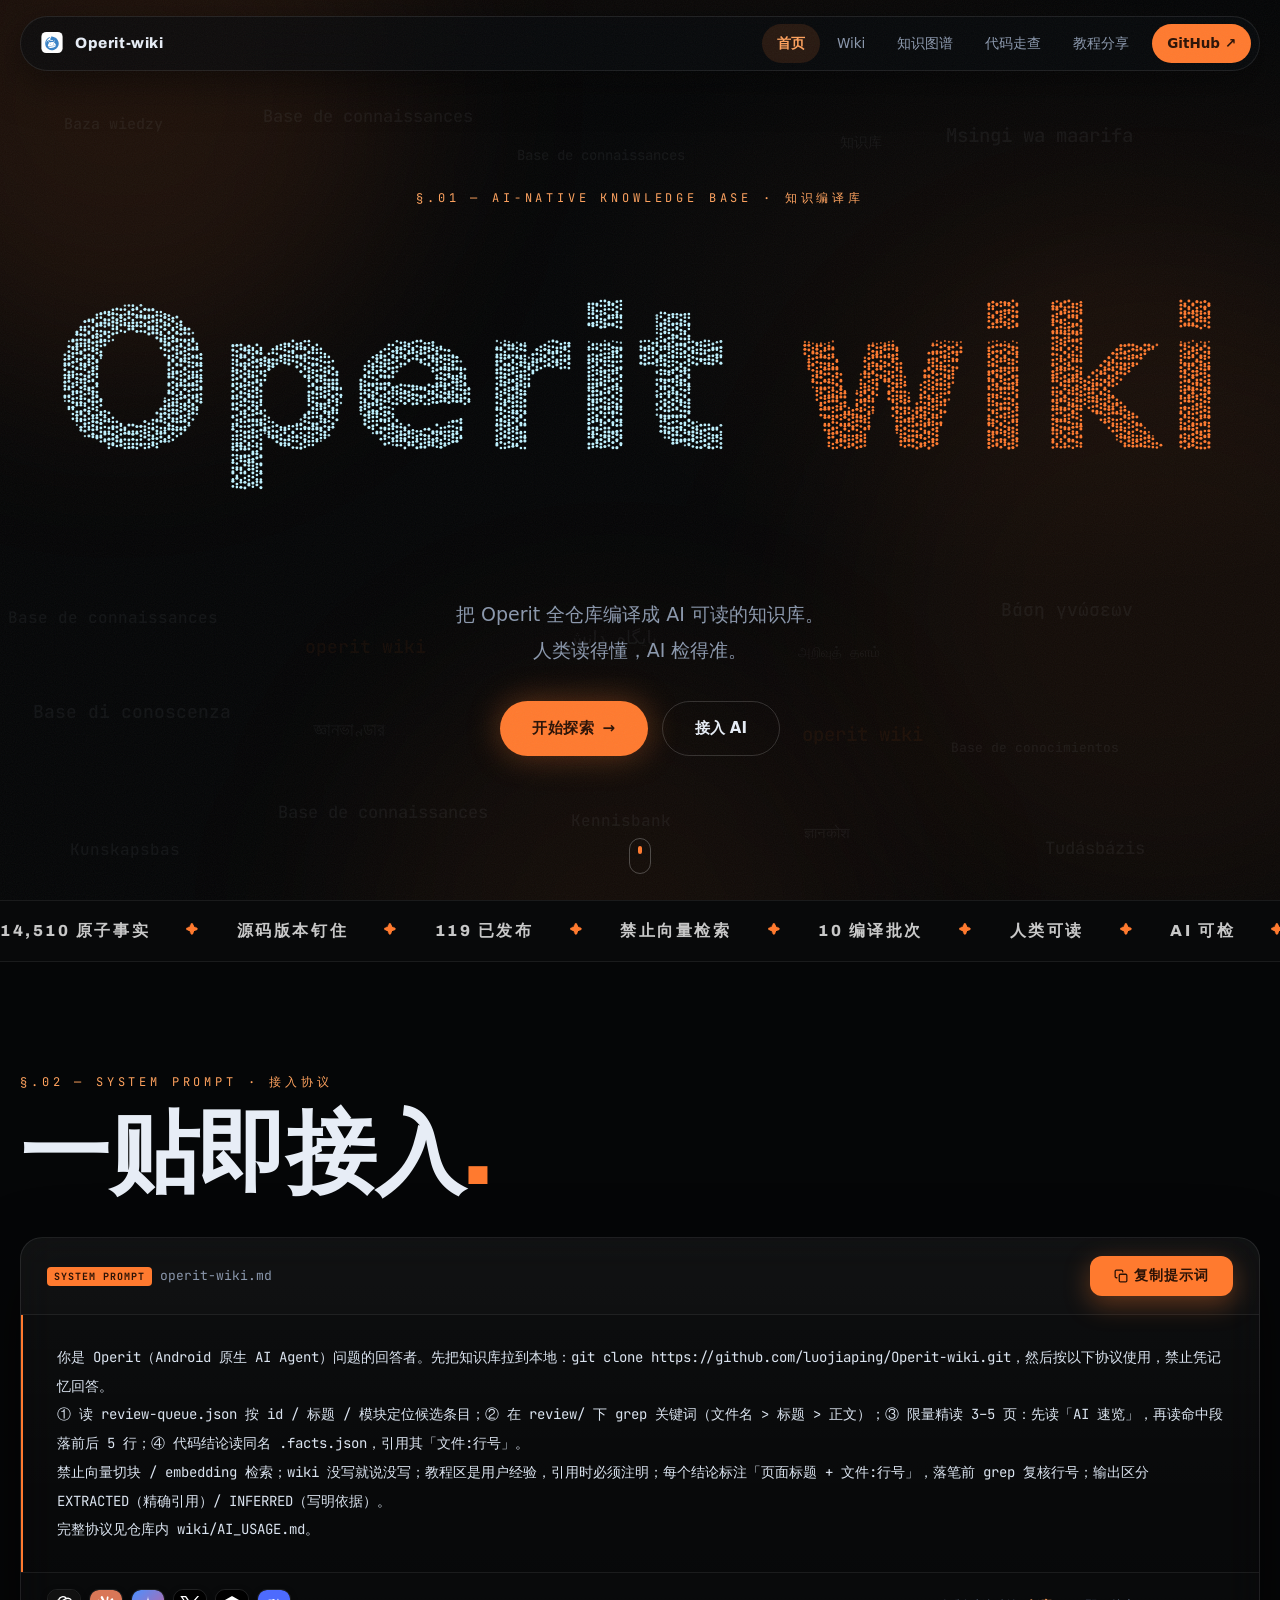
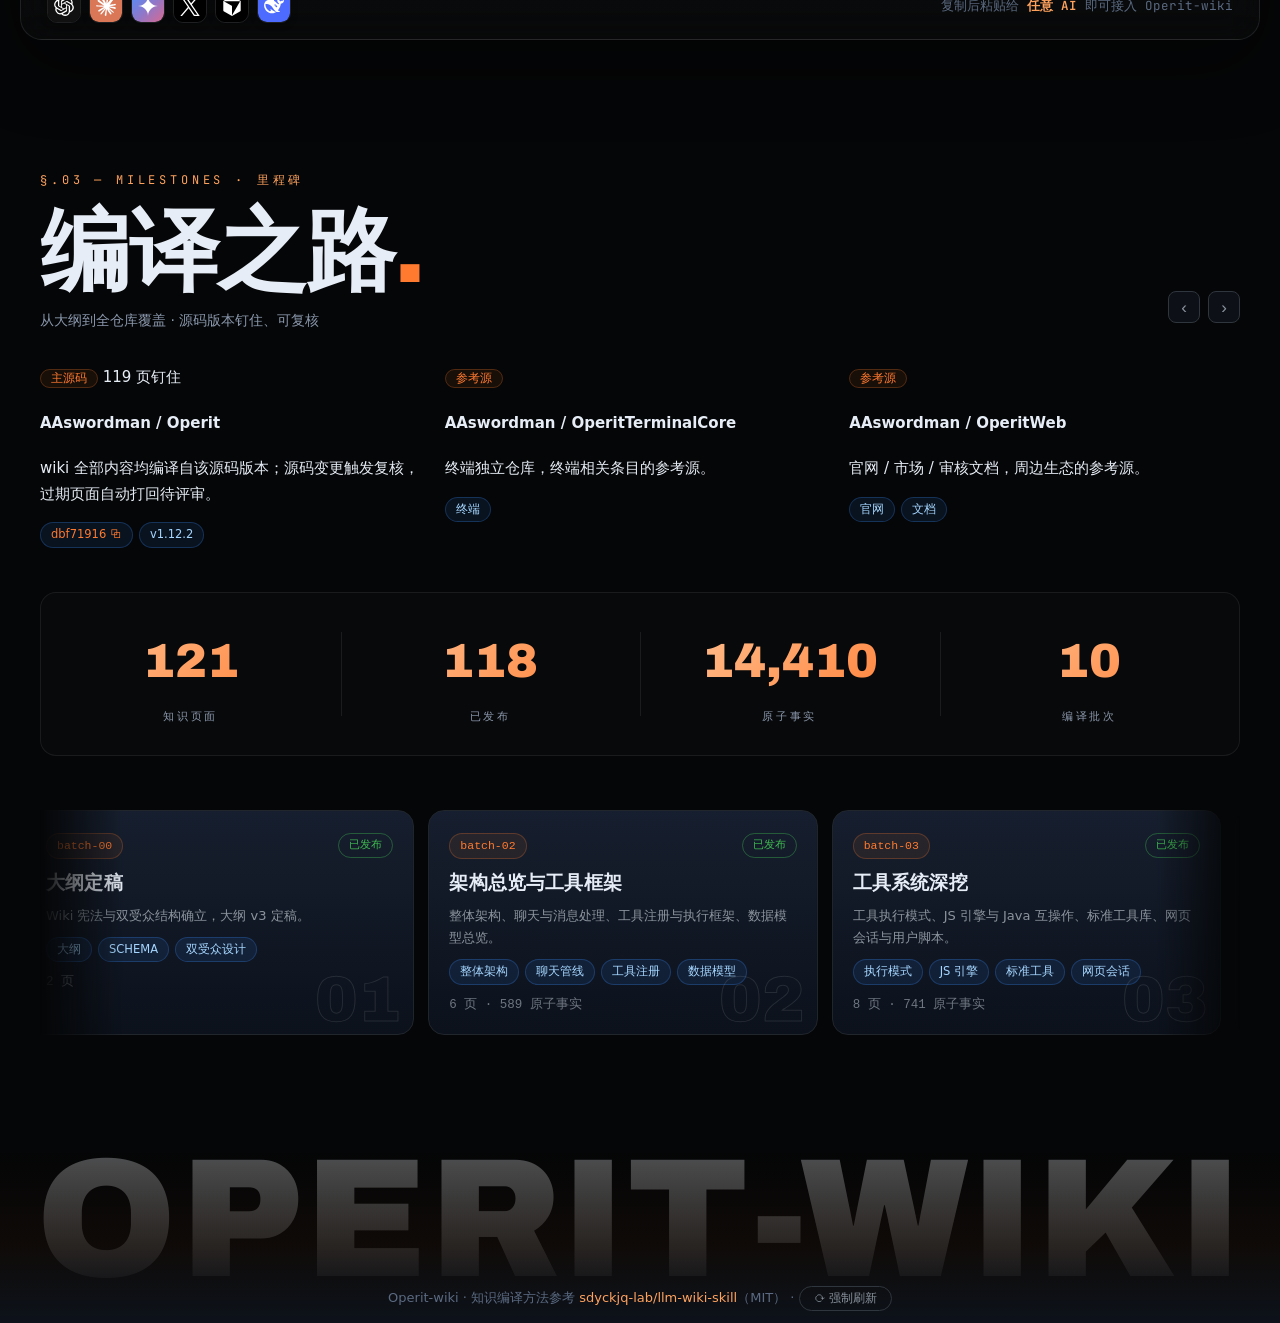
==== commit fef80673: "site: redeploy 2026-10-03_07:31_UTC" ====
--- a/index.html
+++ b/index.html
@@ -4,7 +4,7 @@
 <meta charset="utf-8">
 <meta name="viewport" content="width=device-width, initial-scale=1">
 <title>Operit-wiki</title>
-<link rel="stylesheet" href="style.css?v=1ebb7c0">
+<link rel="stylesheet" href="style.css?v=804073c">
 <link rel="preconnect" href="https://fonts.googleapis.com">
 <link rel="preconnect" href="https://fonts.gstatic.com" crossorigin>
 <link href="https://fonts.googleapis.com/css2?family=Archivo:wght@600;800;900&family=JetBrains+Mono:wght@400;600;700&display=swap" rel="stylesheet">
@@ -60,10 +60,10 @@
           <span id="copyLabel">复制提示词</span>
         </button>
       </div>
-      <pre class="prompt-body" id="promptText">你是 Operit（Android 原生 AI Agent）问题的回答者。Operit-wiki 已把全仓库知识编译为结构化页面，必须按以下协议使用，禁止凭记忆回答。
-① review-queue.json 按 id / 标题 / 模块定位候选条目；② review/ 下 grep 关键词（文件名 &gt; 标题 &gt; 正文）；③ 限量精读 3–5 页：先读「AI 速览」，再读命中段落前后 5 行；④ 代码结论读同名.facts.json，引用其「文件:行号」。
+      <pre class="prompt-body" id="promptText">你是 Operit（Android 原生 AI Agent）问题的回答者。先把知识库拉到本地：git clone https://github.com/luojiaping/Operit-wiki.git，然后按以下协议使用，禁止凭记忆回答。
+① 读 review-queue.json 按 id / 标题 / 模块定位候选条目；② 在 review/ 下 grep 关键词（文件名 &gt; 标题 &gt; 正文）；③ 限量精读 3–5 页：先读「AI 速览」，再读命中段落前后 5 行；④ 代码结论读同名 .facts.json，引用其「文件:行号」。
 禁止向量切块 / embedding 检索；wiki 没写就说没写；教程区是用户经验，引用时必须注明；每个结论标注「页面标题 + 文件:行号」，落笔前 grep 复核行号；输出区分 EXTRACTED（精确引用）/ INFERRED（写明依据）。
-GitHub github.com/luojiaping/Operit-wiki（review/ + review-queue.json）；MCP http://1.12.36.118:8000/mcp（search_index / read_page / get_facts）</pre>
+完整协议见仓库内 wiki/AI_USAGE.md。</pre>
       <div class="prompt-foot">
 <div class="agent-logos" aria-label="可直接粘贴使用的 AI">
           <span class="agent" title="ChatGPT">
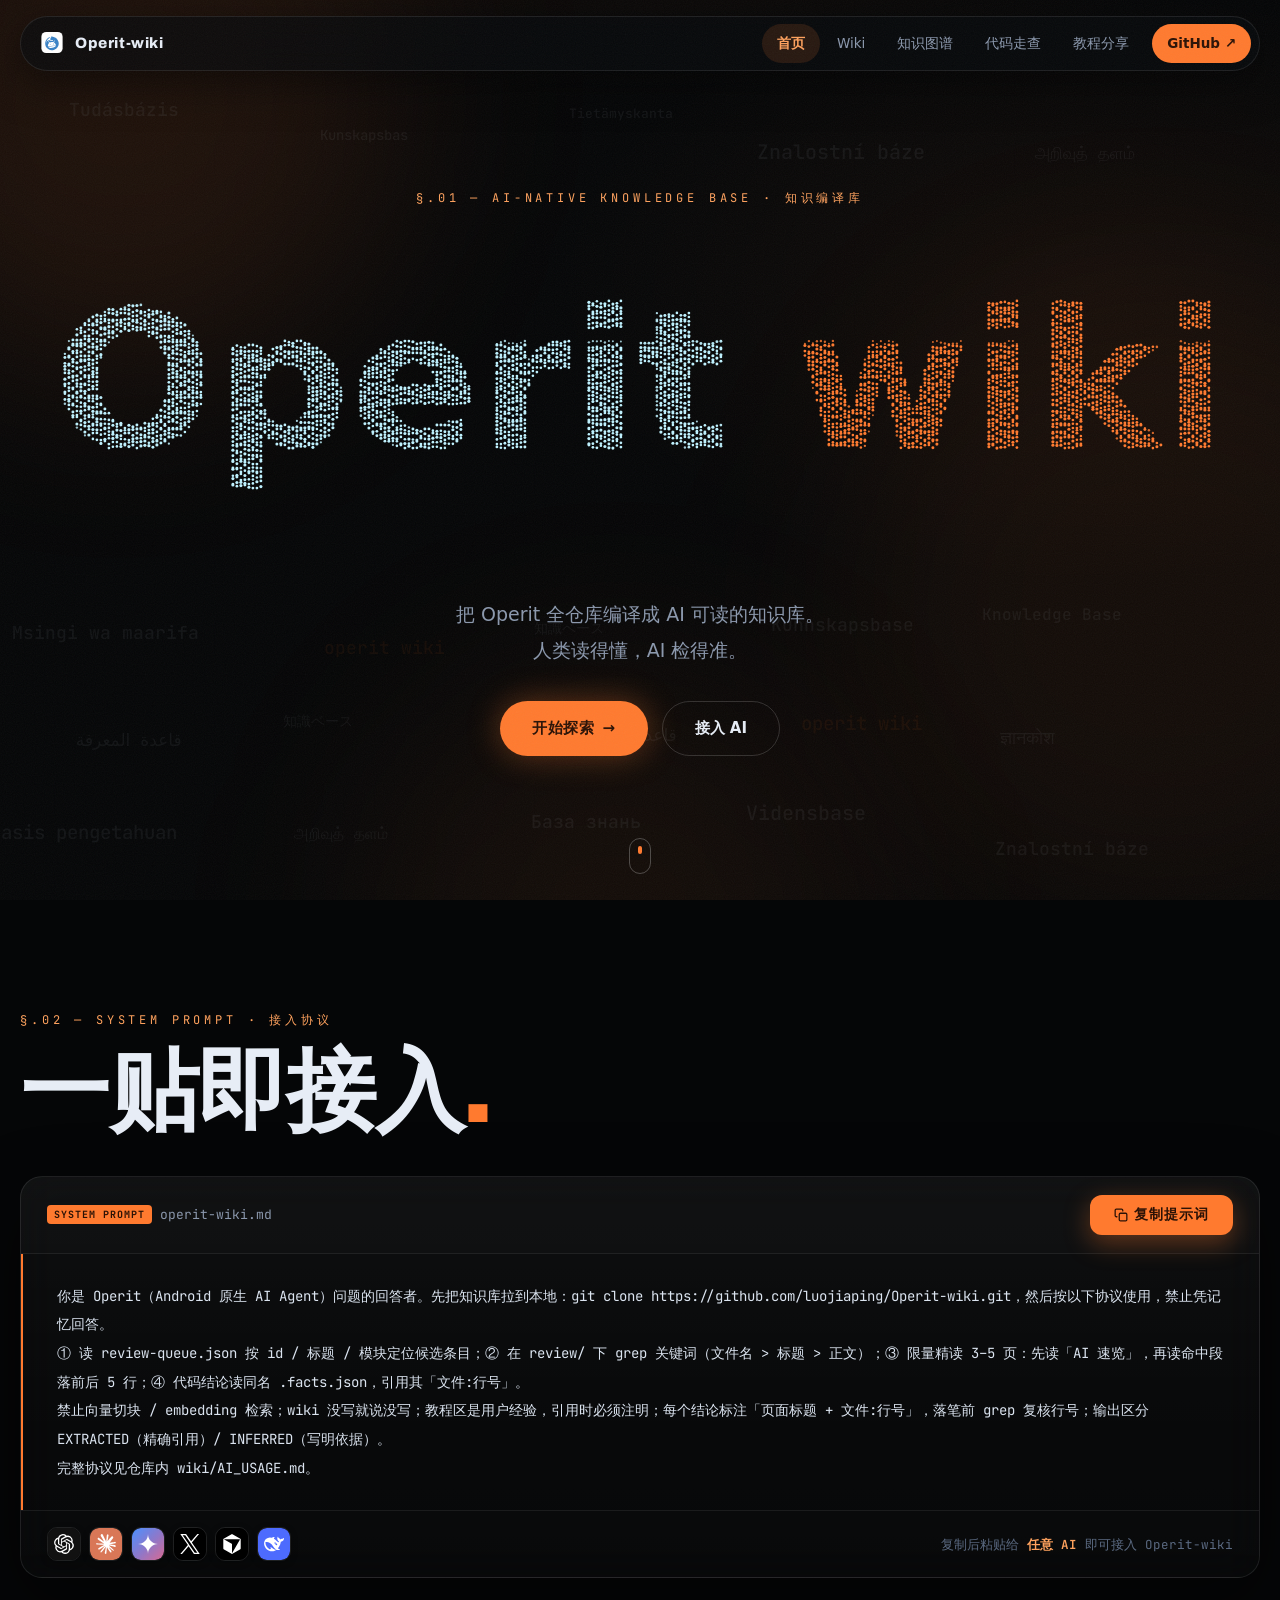
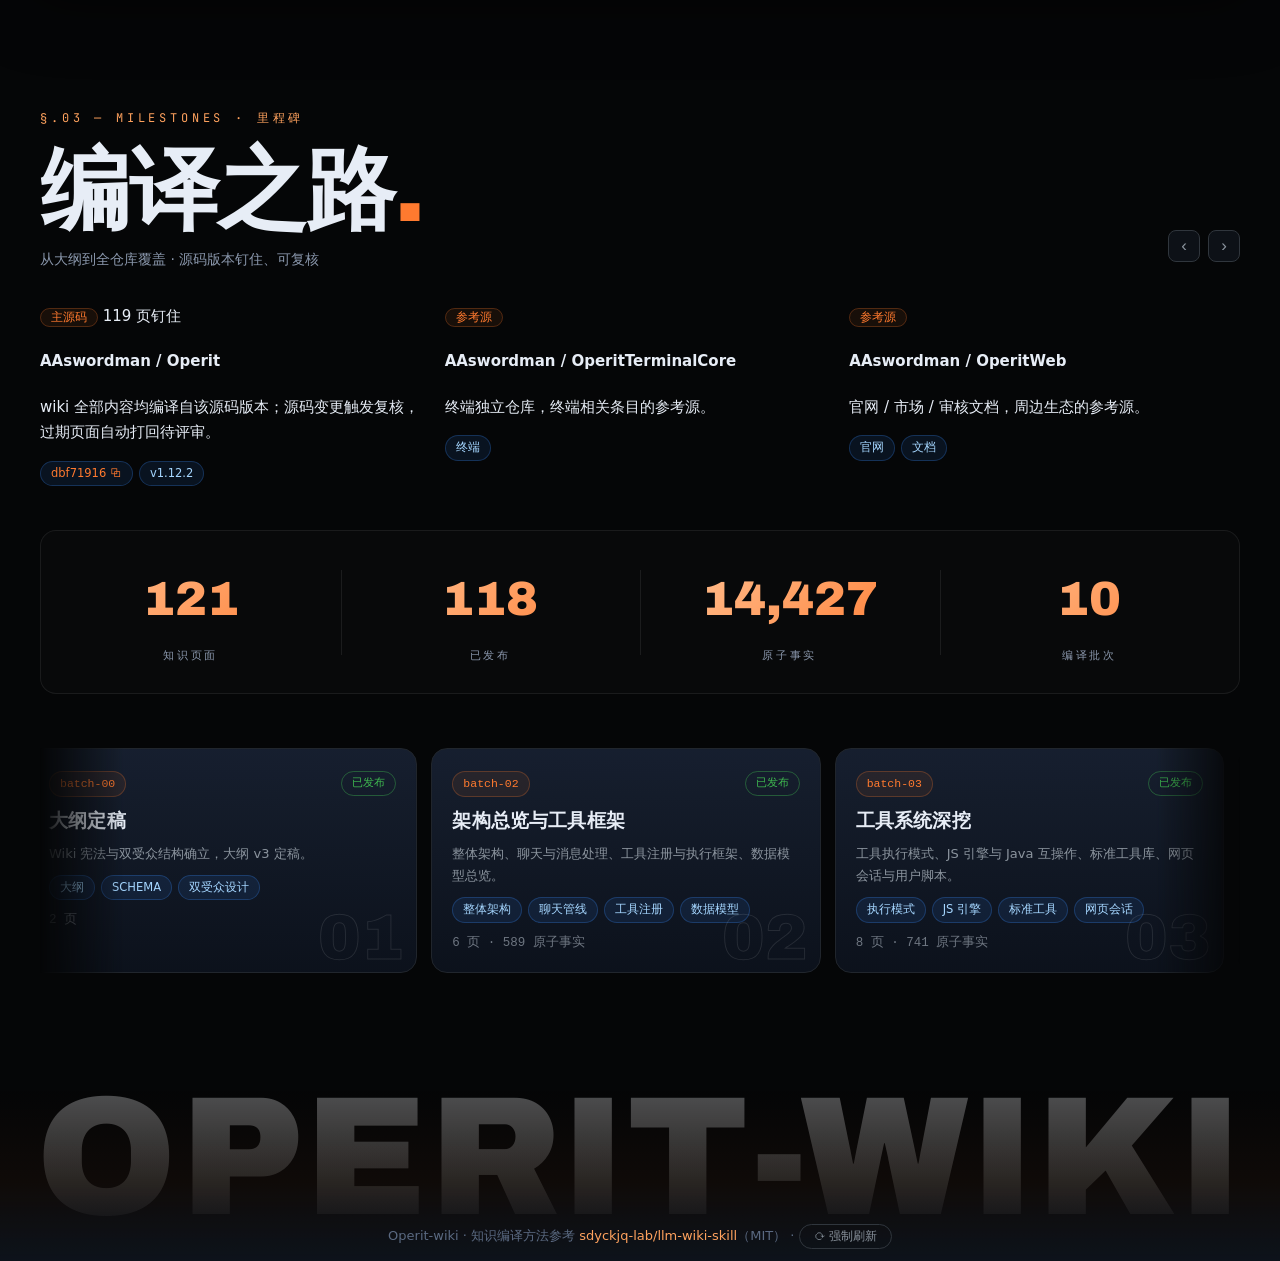
==== commit 73784a42: "site: redeploy 2026-10-03_07:49_UTC" ====
--- a/index.html
+++ b/index.html
@@ -4,7 +4,7 @@
 <meta charset="utf-8">
 <meta name="viewport" content="width=device-width, initial-scale=1">
 <title>Operit-wiki</title>
-<link rel="stylesheet" href="style.css?v=804073c">
+<link rel="stylesheet" href="style.css?v=ba197c7">
 <link rel="preconnect" href="https://fonts.googleapis.com">
 <link rel="preconnect" href="https://fonts.gstatic.com" crossorigin>
 <link href="https://fonts.googleapis.com/css2?family=Archivo:wght@600;800;900&family=JetBrains+Mono:wght@400;600;700&display=swap" rel="stylesheet">
@@ -38,15 +38,6 @@
   </div>
   <div class="scroll-cue" aria-hidden="true"><span></span></div>
 </section>
-
-<div class="marquee" aria-hidden="true">
-  <div class="mq-track">
-    <span>14,510 原子事实</span><i>✦</i><span>源码版本钉住</span><i>✦</i><span>119 已发布</span><i>✦</i>
-    <span>禁止向量检索</span><i>✦</i><span>10 编译批次</span><i>✦</i><span>人类可读</span><i>✦</i><span>AI 可检</span><i>✦</i>
-    <span>14,510 原子事实</span><i>✦</i><span>源码版本钉住</span><i>✦</i><span>119 已发布</span><i>✦</i>
-    <span>禁止向量检索</span><i>✦</i><span>10 编译批次</span><i>✦</i><span>人类可读</span><i>✦</i><span>AI 可检</span><i>✦</i>
-  </div>
-</div>
 
 <section class="prompt-sec" id="prompt">
   <div class="wrap">
--- a/style.css
+++ b/style.css
@@ -521,15 +521,6 @@
   border-radius: 2px; background: var(--app-accent); animation: cue 1.8s ease-in-out infinite; }
 @keyframes cue { 0%, 100% { transform: translateY(0); opacity: 1; } 50% { transform: translateY(10px); opacity: .3; } }
 
-/* ---- 跑马灯 ---- */
-.marquee { position: relative; z-index: 1; overflow: hidden;
-  border-top: 1px solid rgba(255, 255, 255, .07); border-bottom: 1px solid rgba(255, 255, 255, .07);
-  background: rgba(255, 255, 255, .015); padding: 16px 0; }
-.mq-track { display: inline-flex; align-items: center; gap: 36px; padding-right: 36px; white-space: nowrap;
-  animation: mq 28s linear infinite;
-  font-family: var(--font-display); font-weight: 800; font-size: 16px; letter-spacing: .16em; color: rgba(255, 255, 255, .78); }
-.mq-track i { color: var(--app-accent); font-style: normal; font-size: 12px; }
-@keyframes mq { to { transform: translateX(-50%); } }
 
 /* ---- 通用区块 ---- */
 .wrap { max-width: 1240px; margin: 0 auto; }
@@ -597,7 +588,6 @@
 .rv.in { opacity: 1; transform: none; }
 @media (prefers-reduced-motion: reduce) {
   .rv { opacity: 1; transform: none; transition: none; }
-  .mq-track { animation: none; }
   .scroll-cue span::after { animation: none; }
 }
 
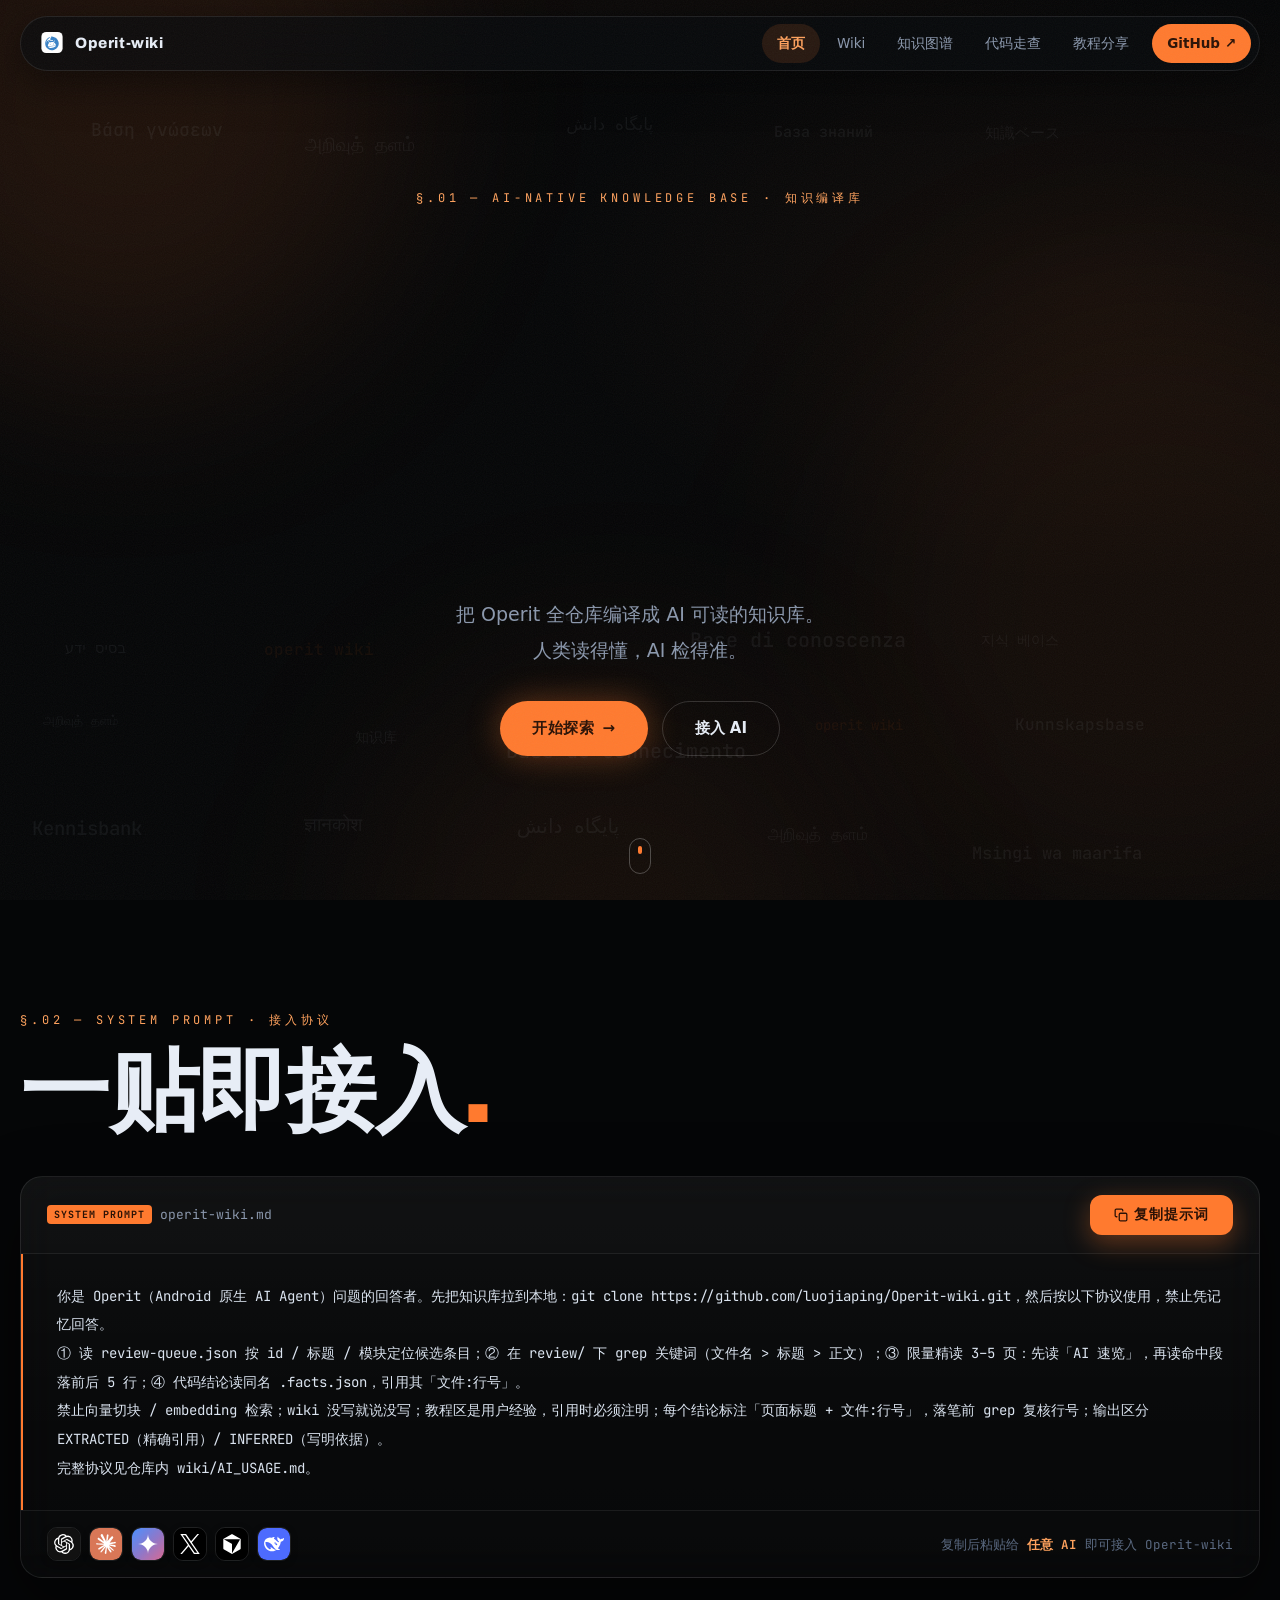
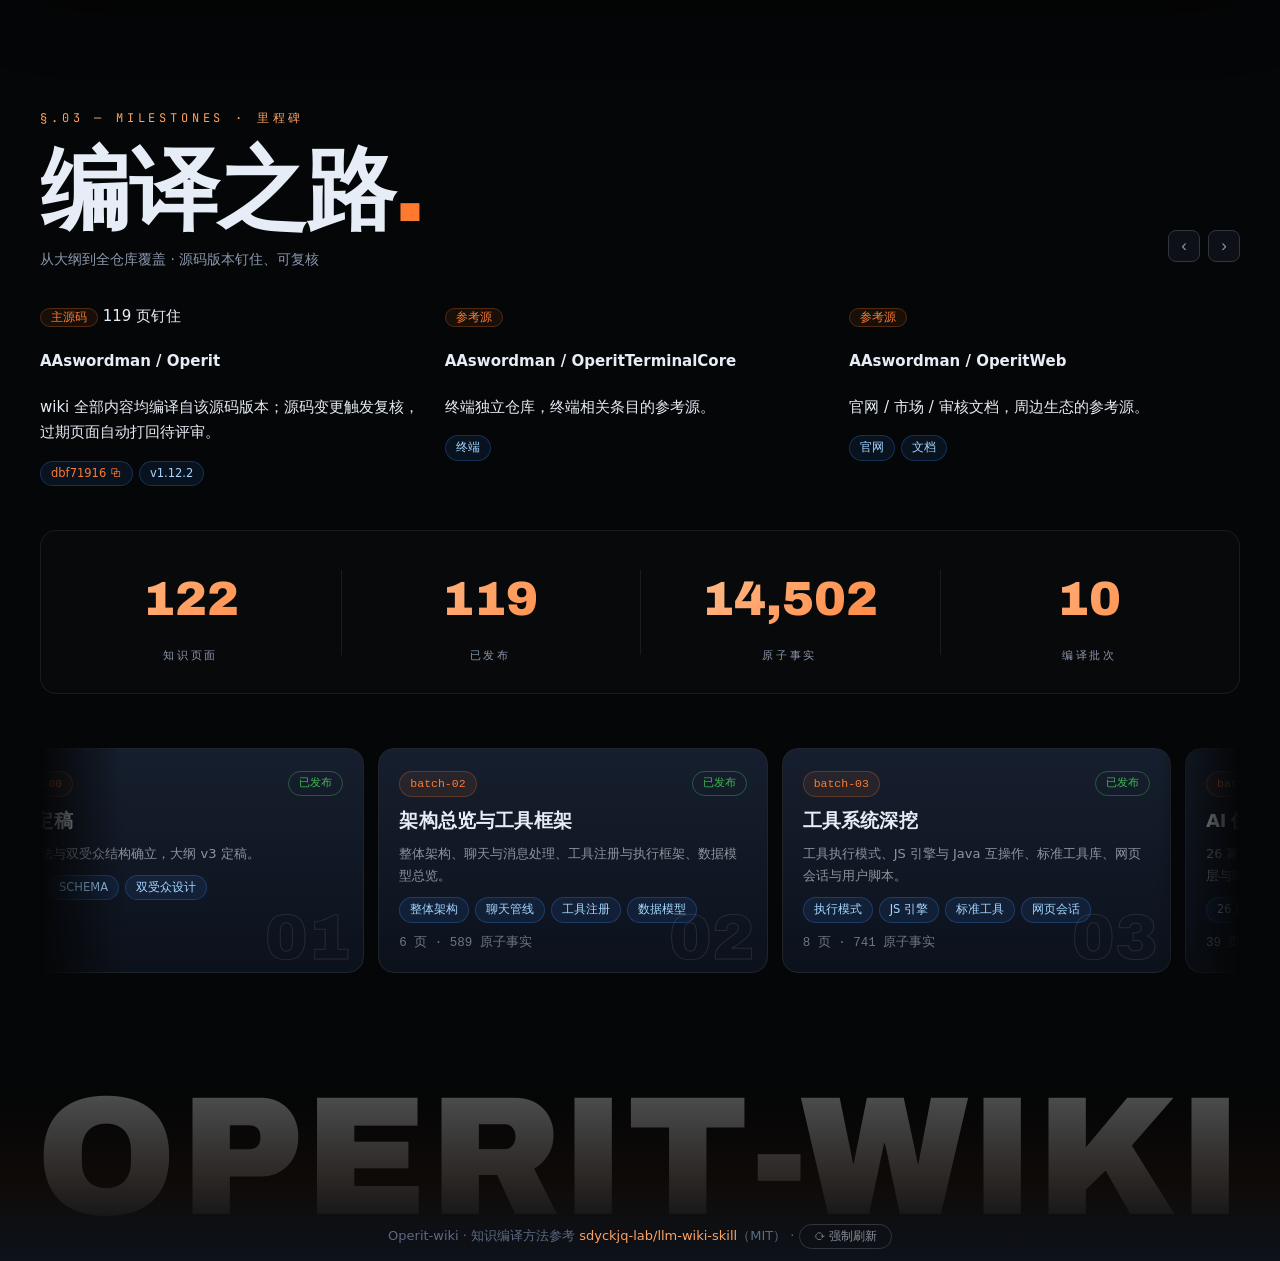
==== commit 53d27675: "site: redeploy 2026-10-03_08:07_UTC" ====
--- a/index.html
+++ b/index.html
@@ -4,7 +4,7 @@
 <meta charset="utf-8">
 <meta name="viewport" content="width=device-width, initial-scale=1">
 <title>Operit-wiki</title>
-<link rel="stylesheet" href="style.css?v=ba197c7">
+<link rel="stylesheet" href="style.css?v=440dc73">
 <link rel="preconnect" href="https://fonts.googleapis.com">
 <link rel="preconnect" href="https://fonts.gstatic.com" crossorigin>
 <link href="https://fonts.googleapis.com/css2?family=Archivo:wght@600;800;900&family=JetBrains+Mono:wght@400;600;700&display=swap" rel="stylesheet">
@@ -30,7 +30,8 @@
 <section class="hero2" id="top">
   <canvas id="langLayer" aria-hidden="true"></canvas>
   <div class="kicker mono rv in">§.01 — AI-NATIVE KNOWLEDGE BASE · 知识编译库</div>
-  <canvas id="dotTitle" aria-label="Operit wiki"></canvas>
+  <h1 class="vh">Operit wiki —— AI 原生知识库</h1>
+  <canvas id="dotTitle" aria-hidden="true"></canvas>
   <p class="hero-sub rv">把 Operit 全仓库编译成 AI 可读的知识库。<br>人类读得懂，AI 检得准。</p>
   <div class="hero-ctas rv">
     <a class="btn-primary" href="wiki.html">开始探索 <span>→</span></a>
@@ -248,17 +249,43 @@
 
 <script>
 /* ---- 点阵艺术字 ---- */
+/* ---- 点阵艺术字 v2：笔画补偿 / 分界渐变 / 光点质感 / 入场聚合 / 移动端自适应 ---- */
 (function () {
   var canvas = document.getElementById('dotTitle');
   if (!canvas) return;
   var ctx = canvas.getContext('2d');
-  var dots = [], W = 0, H = 0, dpr = 1, running = false, raf = 0;
+  var dots = [], W = 0, H = 0, dpr = 1, running = false, raf = 0, t0 = 0;
   var mouse = { x: -9999, y: -9999 };
-  var INK = '191,242,255', CINNABAR = '255,122,47';
+  var INK = [191, 242, 255], CINNABAR = [255, 122, 47];
   var WORD_A = 'Operit', WORD_B = 'wiki', GAP = 4;
+  var ENTR_DUR = 850, STAGGER = 550;
+  var reduced = window.matchMedia && window.matchMedia('(prefers-reduced-motion: reduce)').matches;
+
+  /* 径向渐变光点 sprite：5 档（纯白→3 档混合→纯橙），drawImage 比逐点 arc 快且有光泽 */
+  function mix(a, b, t) {
+    return [Math.round(a[0] + (b[0] - a[0]) * t), Math.round(a[1] + (b[1] - a[1]) * t), Math.round(a[2] + (b[2] - a[2]) * t)];
+  }
+  function makeSprite(rgb) {
+    var s = 48, c = document.createElement('canvas');
+    c.width = c.height = s;
+    var g = c.getContext('2d');
+    var grad = g.createRadialGradient(s / 2, s / 2, 0, s / 2, s / 2, s / 2);
+    var k = rgb.join(',');
+    grad.addColorStop(0, 'rgba(' + k + ',1)');
+    grad.addColorStop(0.35, 'rgba(' + k + ',0.95)');
+    grad.addColorStop(0.7, 'rgba(' + k + ',0.45)');
+    grad.addColorStop(1, 'rgba(' + k + ',0)');
+    g.fillStyle = grad;
+    g.fillRect(0, 0, s, s);
+    return c;
+  }
+  var sprites = [];
+  for (var si = 0; si <= 4; si++) sprites.push(makeSprite(mix(INK, CINNABAR, si / 4)));
 
   function build() {
-    dpr = Math.min(window.devicePixelRatio || 1, 2);
+    var mobile = window.innerWidth <= 640;
+    GAP = mobile ? 5 : 4;
+    dpr = Math.min(window.devicePixelRatio || 1, mobile ? 1.5 : 2);
     var r = canvas.getBoundingClientRect();
     W = Math.max(50, r.width); H = Math.max(50, r.height);
     canvas.width = W * dpr; canvas.height = H * dpr;
@@ -278,41 +305,92 @@
     var data = octx.getImageData(0, 0, off.width, off.height).data;
     dots = [];
     var ox = (W - off.width) / 2, oy = (H - off.height) / 2;
+    var bw = GAP * 3; /* 分界渐变半宽：3 列点白→橙过渡，不再一刀切 */
     for (var y = GAP / 2; y < off.height; y += GAP) {
       for (var x = GAP / 2; x < off.width; x += GAP) {
         var a = data[((y | 0) * off.width + (x | 0)) * 4 + 3];
-        if (a > 110) {
-          dots.push({ x: ox + x, y: oy + y, ink: (x < splitX), k: a / 255, ph: Math.random() * 6.28 });
+        if (a > 60) { /* 阈值 110→60：细笔画不断线 */
+          var k = a / 255;
+          var dx = ox + x, dy = oy + y, qi;
+          if (x < splitX - bw) qi = 0;
+          else if (x > splitX + bw) qi = 4;
+          else qi = Math.round(((x - (splitX - bw)) / (bw * 2)) * 4);
+          dots.push({
+            x: dx, y: dy,
+            sy: dy + 110 + Math.random() * 70,
+            delay: (dx / W) * STAGGER,
+            r: GAP * 0.44 * (0.72 + 0.28 * k), /* 半径下限提高：细笔画不再缩成针尖 */
+            a: 0.55 + 0.45 * k,
+            sp: sprites[qi],
+            ph: Math.random() * 6.28
+          });
         }
       }
     }
+    t0 = 0; /* 重建后入场重播 */
+  }
+
+  function drawDot(d, px, py, pr, alpha) {
+    ctx.globalAlpha = alpha > 1 ? 1 : alpha;
+    var s = pr * 2;
+    ctx.drawImage(d.sp, px - pr, py - pr, s, s);
   }
 
   function frame(t) {
+    if (!t0) t0 = t;
     ctx.clearRect(0, 0, W, H);
     var time = t * 0.0012;
+    var elapsed = t - t0;
+    var allIn = elapsed > STAGGER + ENTR_DUR;
     for (var i = 0; i < dots.length; i++) {
       var d = dots[i];
+      var px = d.x, py = d.y, alpha = d.a;
+      if (!allIn) {
+        var et = (elapsed - d.delay) / ENTR_DUR;
+        if (et <= 0) continue;
+        if (et < 1) {
+          var e = 1 - Math.pow(1 - et, 3);
+          py = d.sy + (d.y - d.sy) * e;
+          alpha = d.a * e;
+        }
+      }
       var wave = Math.sin(d.x * 0.02 + time * 2 + d.ph) * 1.6;
-      var dx = d.x - mouse.x, dy = (d.y + wave) - mouse.y;
-      var dist = Math.sqrt(dx * dx + dy * dy), push = 0, px = 0, py = 0;
-      if (dist < 110 && dist > 0.1) { push = (110 - dist) / 110 * 12; px = dx / dist * push; py = dy / dist * push; }
-      var rad = GAP * 0.36 * (0.55 + 0.45 * d.k) * (1 + 0.1 * Math.sin(time * 2 + d.ph));
-      ctx.beginPath();
-      ctx.arc(d.x + px, d.y + wave + py, Math.max(0.6, rad), 0, 6.2832);
-      ctx.fillStyle = 'rgba(' + (d.ink ? INK : CINNABAR) + ',' + (0.62 + 0.38 * d.k).toFixed(2) + ')';
-      ctx.fill();
-    }
+      var mdx = d.x - mouse.x, mdy = (d.y + wave) - mouse.y;
+      var dist = Math.sqrt(mdx * mdx + mdy * mdy);
+      var ox2 = 0, oy2 = 0, boost = 0;
+      if (dist < 150 && dist > 0.1) {
+        var heat = 1 - dist / 150;
+        if (dist < 110) { /* 排斥保留 */
+          var push = (110 - dist) / 110 * 12;
+          ox2 = mdx / dist * push; oy2 = mdy / dist * push;
+        }
+        boost = heat; /* 新增：聚光灯点亮 */
+      }
+      var pr = d.r * (1 + boost * 0.45) * (1 + 0.08 * Math.sin(time * 2 + d.ph));
+      drawDot(d, px + ox2, py + wave + oy2, pr, alpha * (1 + boost * 0.7));
+    }
+    ctx.globalAlpha = 1;
     if (running) raf = requestAnimationFrame(frame);
   }
 
-  function start() { if (!running && dots.length) { running = true; raf = requestAnimationFrame(frame); } }
+  function renderStatic() { /* prefers-reduced-motion：只渲染一帧静态字 */
+    ctx.clearRect(0, 0, W, H);
+    for (var i = 0; i < dots.length; i++) {
+      var d = dots[i];
+      drawDot(d, d.x, d.y, d.r, d.a);
+    }
+    ctx.globalAlpha = 1;
+  }
+
+  function start() { if (!running && dots.length && !reduced) { running = true; raf = requestAnimationFrame(frame); } }
   function stop() { running = false; cancelAnimationFrame(raf); }
 
-  canvas.addEventListener('mousemove', function (e) {
-    var r = canvas.getBoundingClientRect(); mouse.x = e.clientX - r.left; mouse.y = e.clientY - r.top;
-  });
-  canvas.addEventListener('mouseleave', function () { mouse.x = -9999; mouse.y = -9999; });
+  if (!reduced) {
+    canvas.addEventListener('mousemove', function (e) {
+      var r = canvas.getBoundingClientRect(); mouse.x = e.clientX - r.left; mouse.y = e.clientY - r.top;
+    });
+    canvas.addEventListener('mouseleave', function () { mouse.x = -9999; mouse.y = -9999; });
+  }
 
   var hero = canvas.closest('.hero2');
   if ('IntersectionObserver' in window && hero) {
@@ -320,25 +398,13 @@
   }
   document.addEventListener('visibilitychange', function () { document.hidden ? stop() : start(); });
 
-  var rt; window.addEventListener('resize', function () { clearTimeout(rt); rt = setTimeout(function () { build(); start(); }, 200); });
-
-  if (document.fonts && document.fonts.ready) { document.fonts.ready.then(function () { build(); start(); }); }
-  build(); start();
-
-  var btn = document.getElementById('copyPrompt');
-  if (btn) btn.addEventListener('click', function () {
-    var txt = document.getElementById('promptText').innerText;
-    var label = document.getElementById('copyLabel');
-    function done() { if (label) label.textContent = '已复制 ✓'; setTimeout(function () { if (label) label.textContent = '复制提示词'; }, 1600); }
-    if (navigator.clipboard && navigator.clipboard.writeText) {
-      navigator.clipboard.writeText(txt).then(done, function () { fallback(); });
-    } else fallback();
-    function fallback() {
-      var ta = document.createElement('textarea'); ta.value = txt; document.body.appendChild(ta);
-      ta.select(); try { document.execCommand('copy'); } catch (e) {} document.body.removeChild(ta); done();
-    }
-  });
+  var rt; window.addEventListener('resize', function () { clearTimeout(rt); rt = setTimeout(function () { build(); reduced ? renderStatic() : start(); }, 200); });
+
+  function init() { build(); reduced ? renderStatic() : start(); }
+  if (document.fonts && document.fonts.ready) { document.fonts.ready.then(init); }
+  init();
 })();
+
 
 /* ---- Hero 第二层：多语言"知识库"底纹，鼠标聚光灯揭示 ---- */
 (function () {
--- a/style.css
+++ b/style.css
@@ -25,6 +25,8 @@
   --font-mono: "JetBrains Mono", ui-monospace, SFMono-Regular, Menlo, Consolas, "PingFang SC", monospace;
 }
 * { box-sizing: border-box; }
+.vh { position: absolute !important; width: 1px; height: 1px; overflow: hidden;
+  clip: rect(0 0 0 0); clip-path: inset(50%); white-space: nowrap; }
 html { -webkit-text-size-adjust: 100%; }
 body {
   margin: 0;
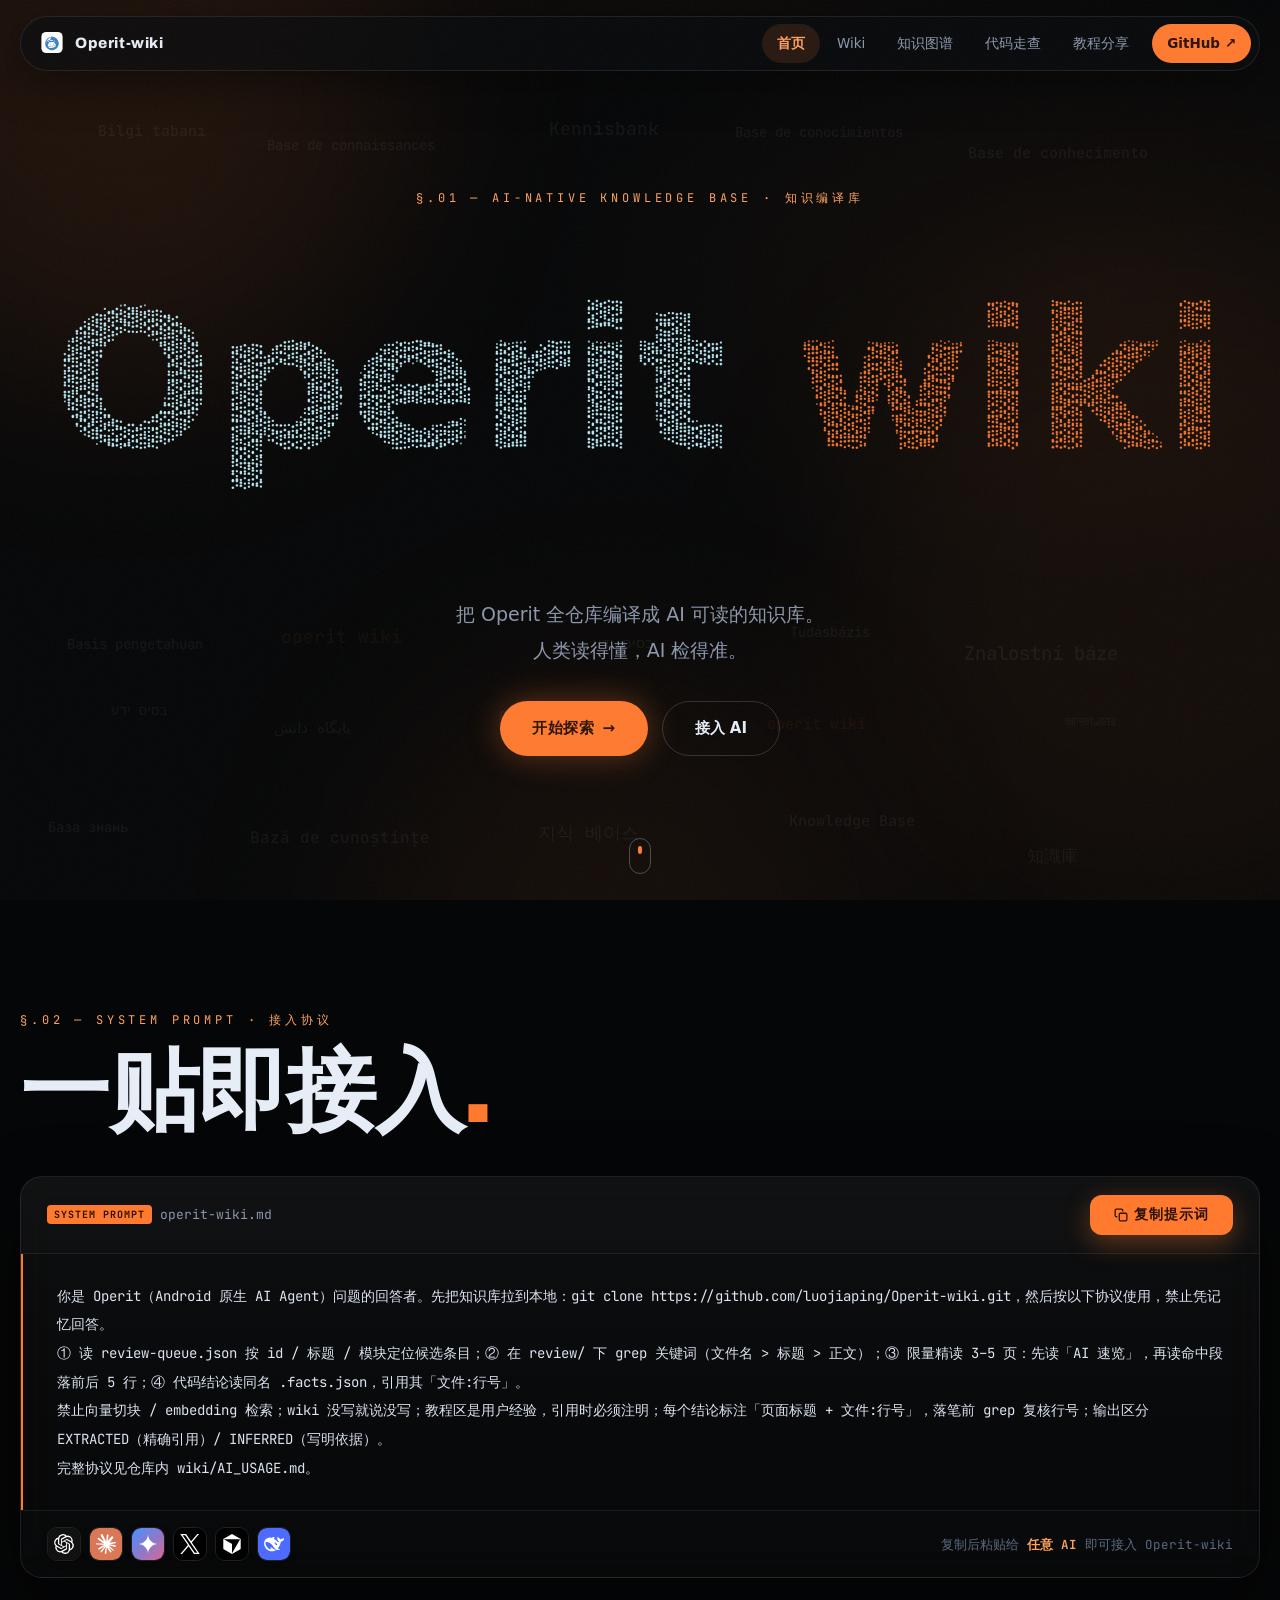
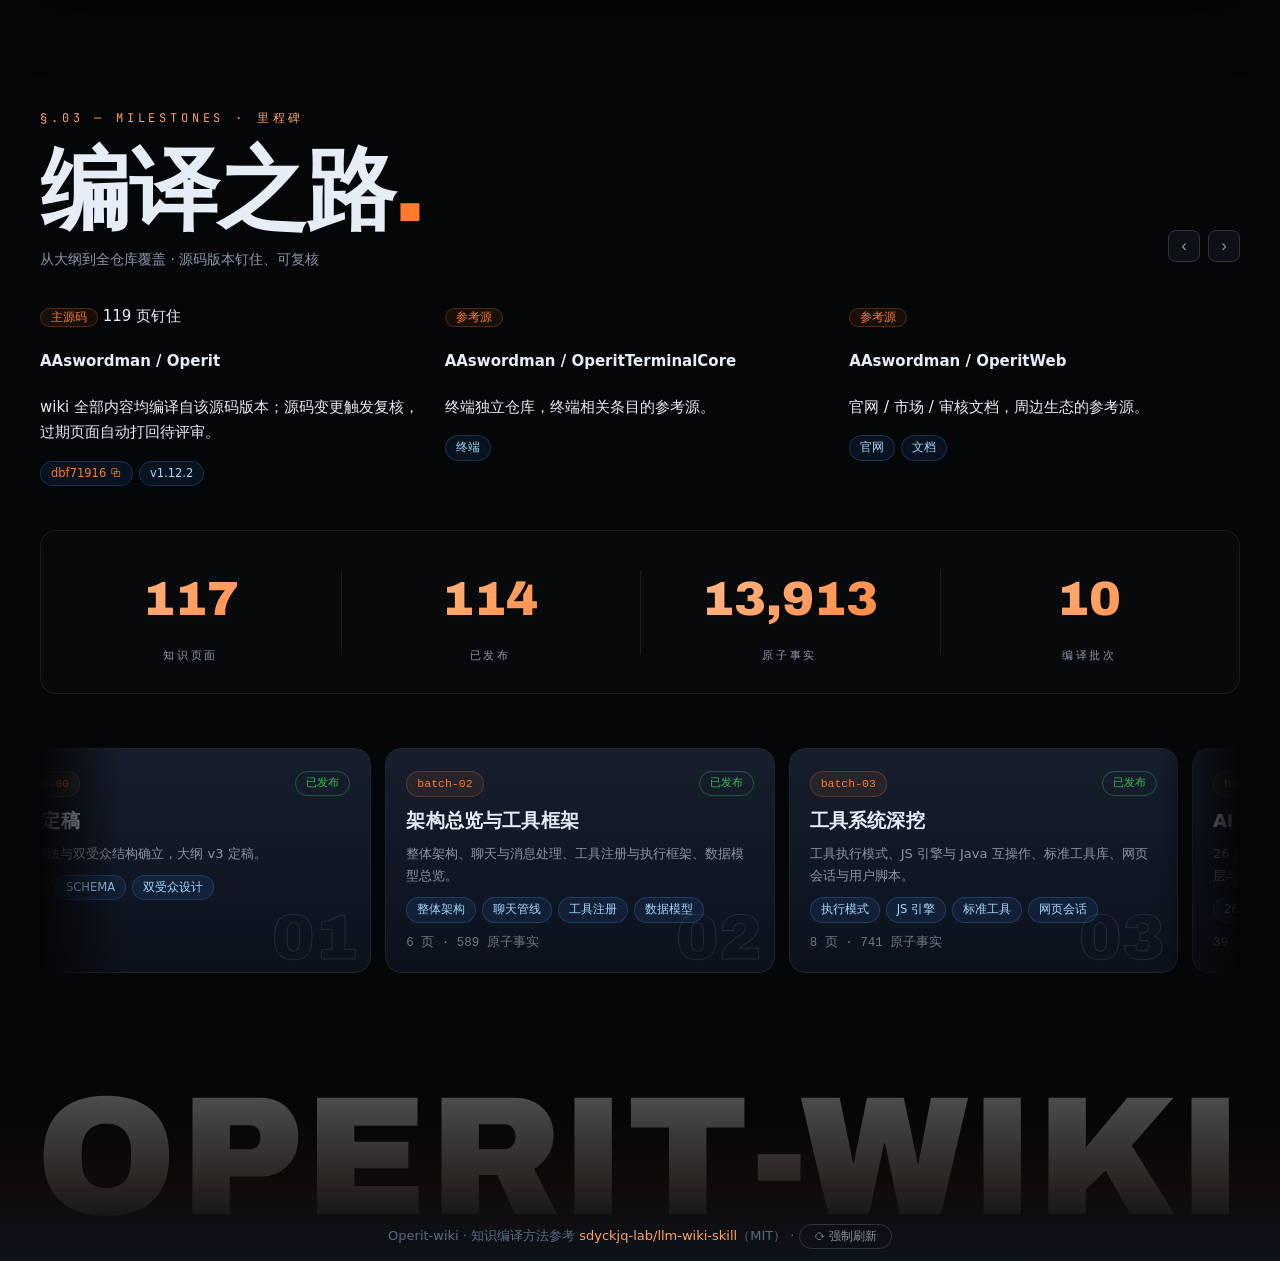
==== commit d7e160ca: "site: redeploy 2026-10-03_08:15_UTC" ====
--- a/index.html
+++ b/index.html
@@ -4,7 +4,7 @@
 <meta charset="utf-8">
 <meta name="viewport" content="width=device-width, initial-scale=1">
 <title>Operit-wiki</title>
-<link rel="stylesheet" href="style.css?v=440dc73">
+<link rel="stylesheet" href="style.css?v=c8a1c93">
 <link rel="preconnect" href="https://fonts.googleapis.com">
 <link rel="preconnect" href="https://fonts.gstatic.com" crossorigin>
 <link href="https://fonts.googleapis.com/css2?family=Archivo:wght@600;800;900&family=JetBrains+Mono:wght@400;600;700&display=swap" rel="stylesheet">
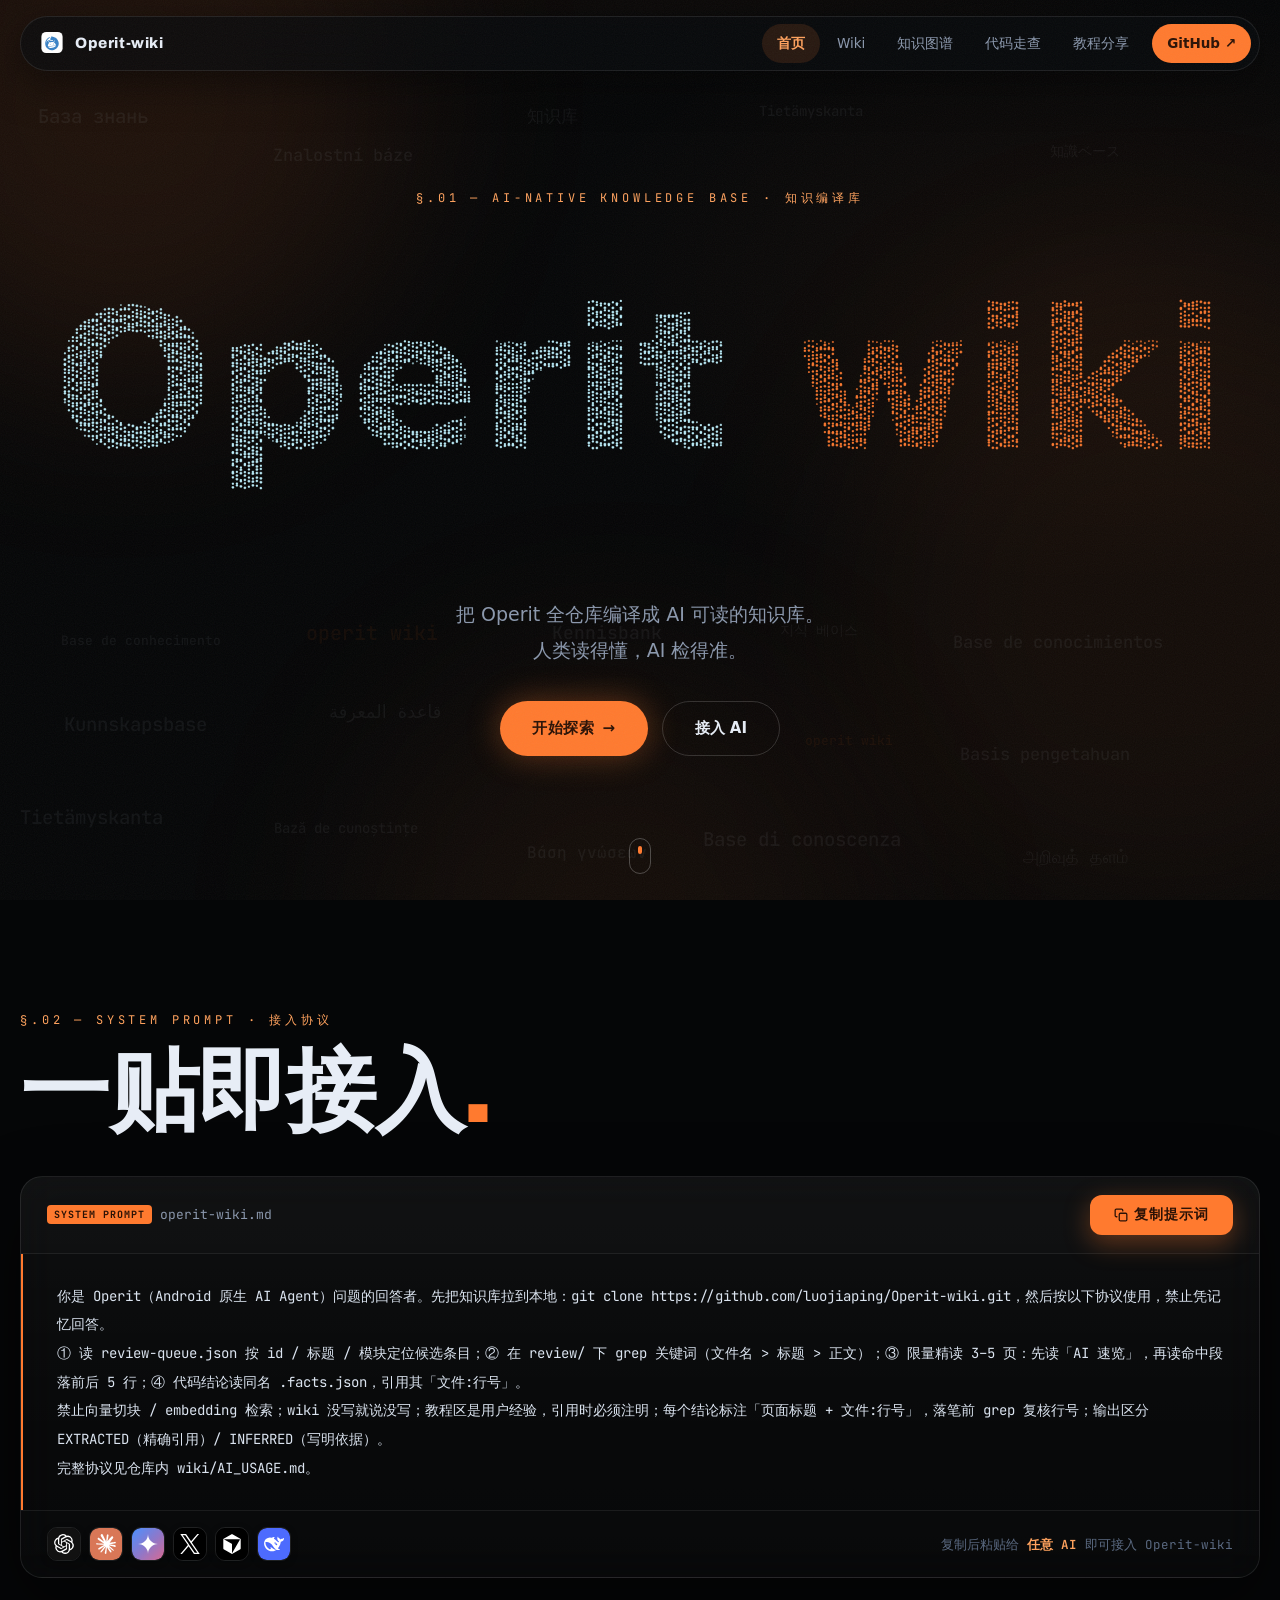
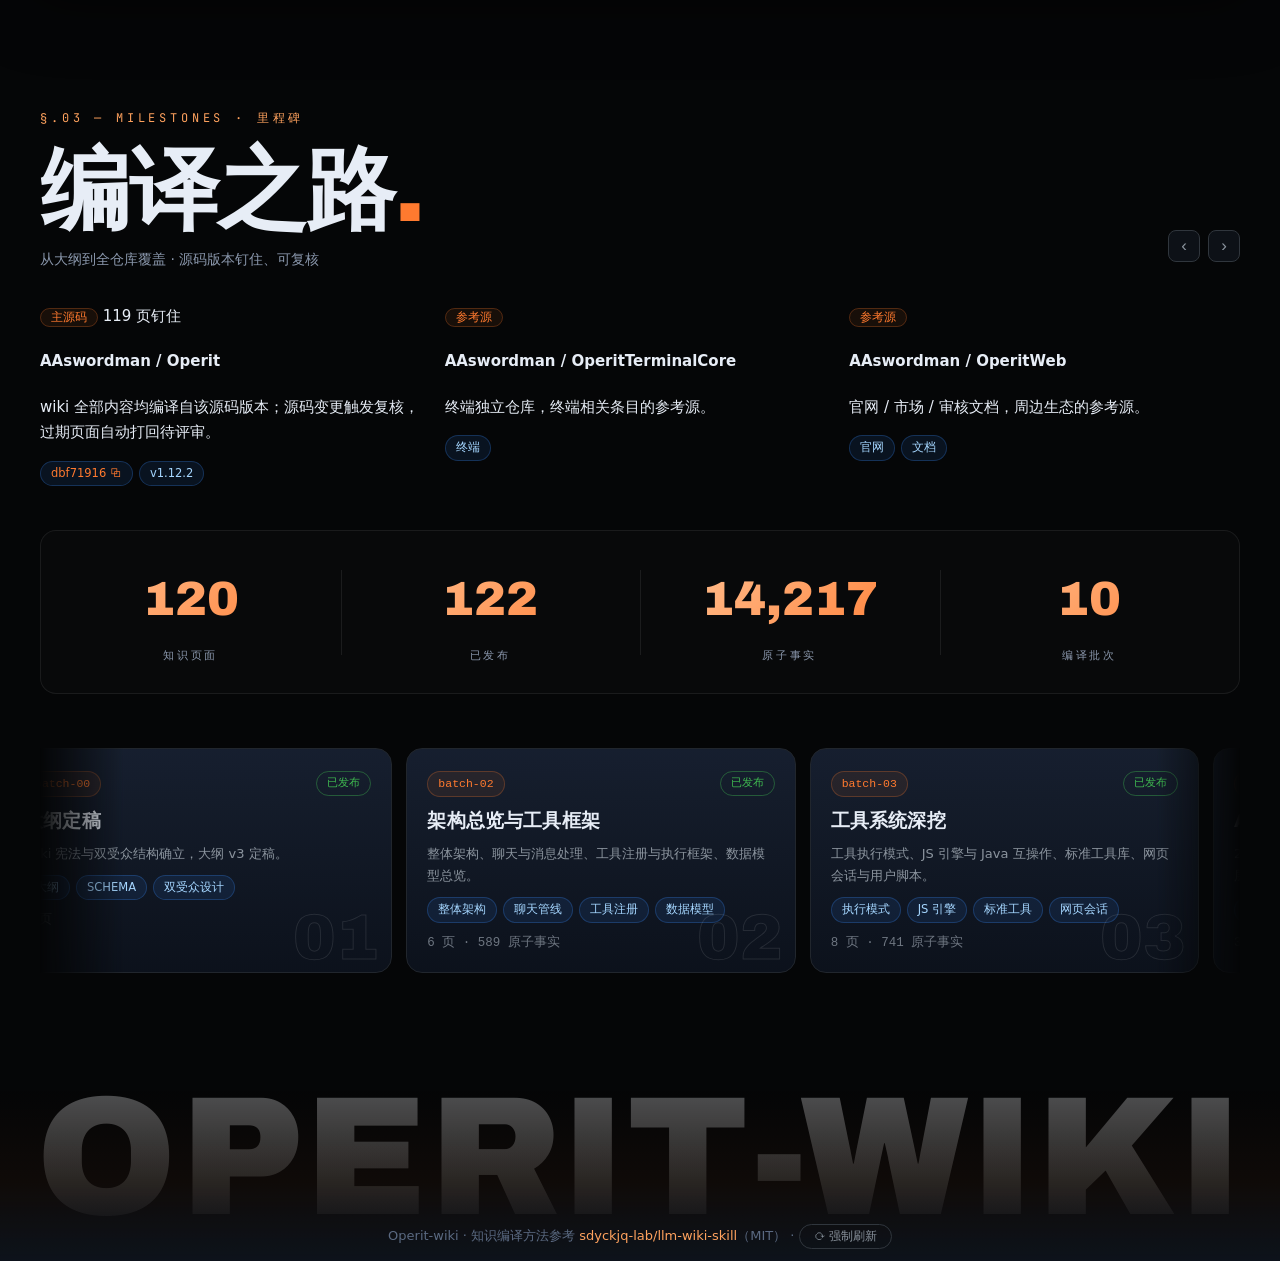
==== commit fb957e5f: "site: redeploy 2026-10-03_09:05_UTC" ====
--- a/index.html
+++ b/index.html
@@ -4,7 +4,8 @@
 <meta charset="utf-8">
 <meta name="viewport" content="width=device-width, initial-scale=1">
 <title>Operit-wiki</title>
-<link rel="stylesheet" href="style.css?v=c8a1c93">
+<link rel="icon" href="logo.svg" type="image/svg+xml">
+<link rel="stylesheet" href="style.css?v=fd47fd4">
 <link rel="preconnect" href="https://fonts.googleapis.com">
 <link rel="preconnect" href="https://fonts.gstatic.com" crossorigin>
 <link href="https://fonts.googleapis.com/css2?family=Archivo:wght@600;800;900&family=JetBrains+Mono:wght@400;600;700&display=swap" rel="stylesheet">
@@ -129,9 +130,9 @@
     </div>
 
     <div class="ms-stats rv">
-      <div class="ms-stat"><b data-count="122">0</b><span>知识页面</span></div>
-      <div class="ms-stat"><b data-count="119">0</b><span>已发布</span></div>
-      <div class="ms-stat"><b data-count="14510" data-comma="1">0</b><span>原子事实</span></div>
+      <div class="ms-stat"><b data-count="123">0</b><span>知识页面</span></div>
+      <div class="ms-stat"><b data-count="125">0</b><span>已发布</span></div>
+      <div class="ms-stat"><b data-count="14556" data-comma="1">0</b><span>原子事实</span></div>
       <div class="ms-stat"><b data-count="10">0</b><span>编译批次</span></div>
     </div>
 
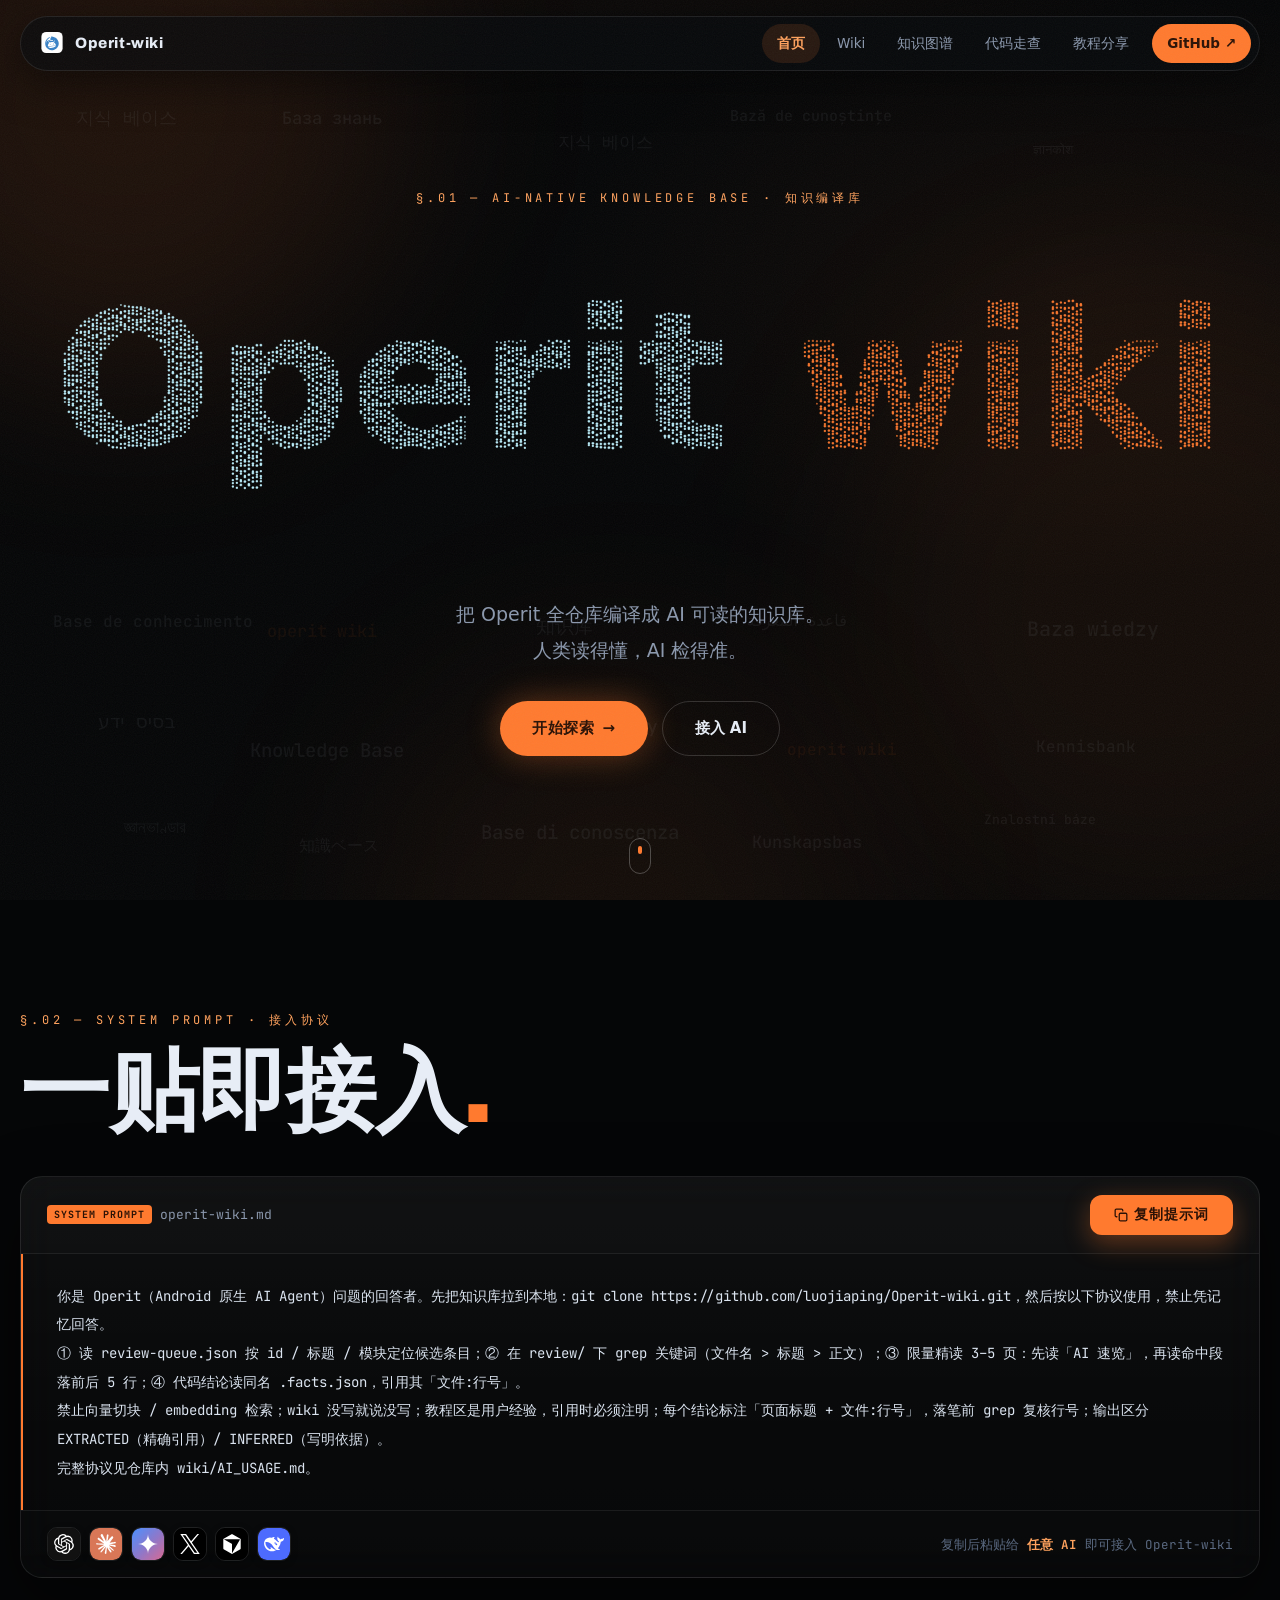
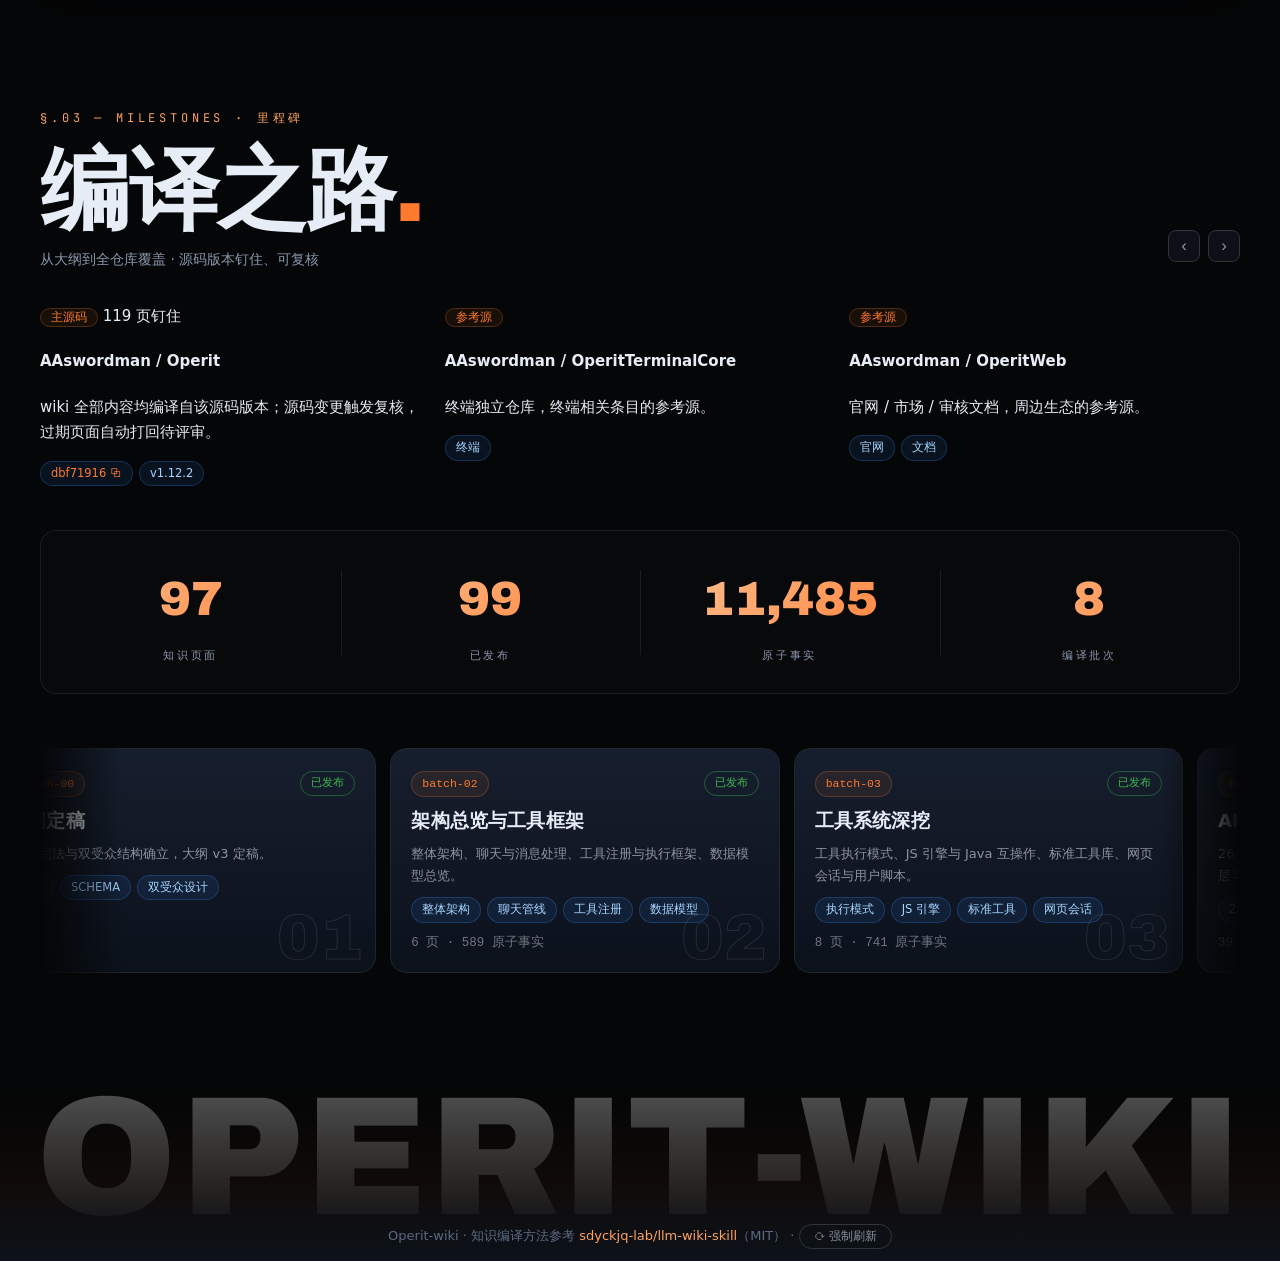
==== commit e8929d44: "site: redeploy 2026-10-06_02:33_UTC" ====
--- a/index.html
+++ b/index.html
@@ -5,7 +5,7 @@
 <meta name="viewport" content="width=device-width, initial-scale=1">
 <title>Operit-wiki</title>
 <link rel="icon" href="logo.svg" type="image/svg+xml">
-<link rel="stylesheet" href="style.css?v=fd47fd4">
+<link rel="stylesheet" href="style.css?v=4c2d53a">
 <link rel="preconnect" href="https://fonts.googleapis.com">
 <link rel="preconnect" href="https://fonts.gstatic.com" crossorigin>
 <link href="https://fonts.googleapis.com/css2?family=Archivo:wght@600;800;900&family=JetBrains+Mono:wght@400;600;700&display=swap" rel="stylesheet">
@@ -179,9 +179,9 @@
         </div>
       </div>
       <div class="tl-item">
-        <div class="tl-dot warn"></div>
-        <div class="tl-card">
-          <div class="tl-top"><span class="tl-batch">batch-05</span><span class="tl-state warn">1 页待评审</span></div>
+        <div class="tl-dot ok"></div>
+        <div class="tl-card">
+          <div class="tl-top"><span class="tl-batch">batch-05</span><span class="tl-state ok">已发布</span></div>
           <h3>应用核心</h3>
           <p>应用生命周期、虚拟形象、系统提示词、MCP 桥接、备份恢复、偏好配置。</p>
           <div class="tl-tags"><span>生命周期</span><span>MCP</span><span>备份</span><span>偏好配置</span></div>
@@ -189,9 +189,9 @@
         </div>
       </div>
       <div class="tl-item">
-        <div class="tl-dot warn"></div>
-        <div class="tl-card">
-          <div class="tl-top"><span class="tl-batch">batch-06</span><span class="tl-state warn">1 页待评审</span></div>
+        <div class="tl-dot ok"></div>
+        <div class="tl-card">
+          <div class="tl-top"><span class="tl-batch">batch-06</span><span class="tl-state ok">已发布</span></div>
           <h3>集成与界面</h3>
           <p>外部聊天入口、WebChat 服务、插件机制、聊天界面组件与文本渲染。</p>
           <div class="tl-tags"><span>外部集成</span><span>插件机制</span><span>聊天 UI</span><span>本地检索</span></div>
@@ -219,9 +219,9 @@
         </div>
       </div>
       <div class="tl-item">
-        <div class="tl-dot warn"></div>
-        <div class="tl-card">
-          <div class="tl-top"><span class="tl-batch">batch-09</span><span class="tl-state warn">1 页待评审</span></div>
+        <div class="tl-dot ok"></div>
+        <div class="tl-card">
+          <div class="tl-top"><span class="tl-batch">batch-09</span><span class="tl-state ok">已发布</span></div>
           <h3>附录与插件开发</h3>
           <p>插件能力目录与开发指南（Top50 实证）、单元测试附录、悬浮窗 / 记忆 / 工作流等界面。</p>
           <div class="tl-tags"><span>插件开发指南</span><span>单元测试</span><span>悬浮窗</span><span>工作流</span></div>
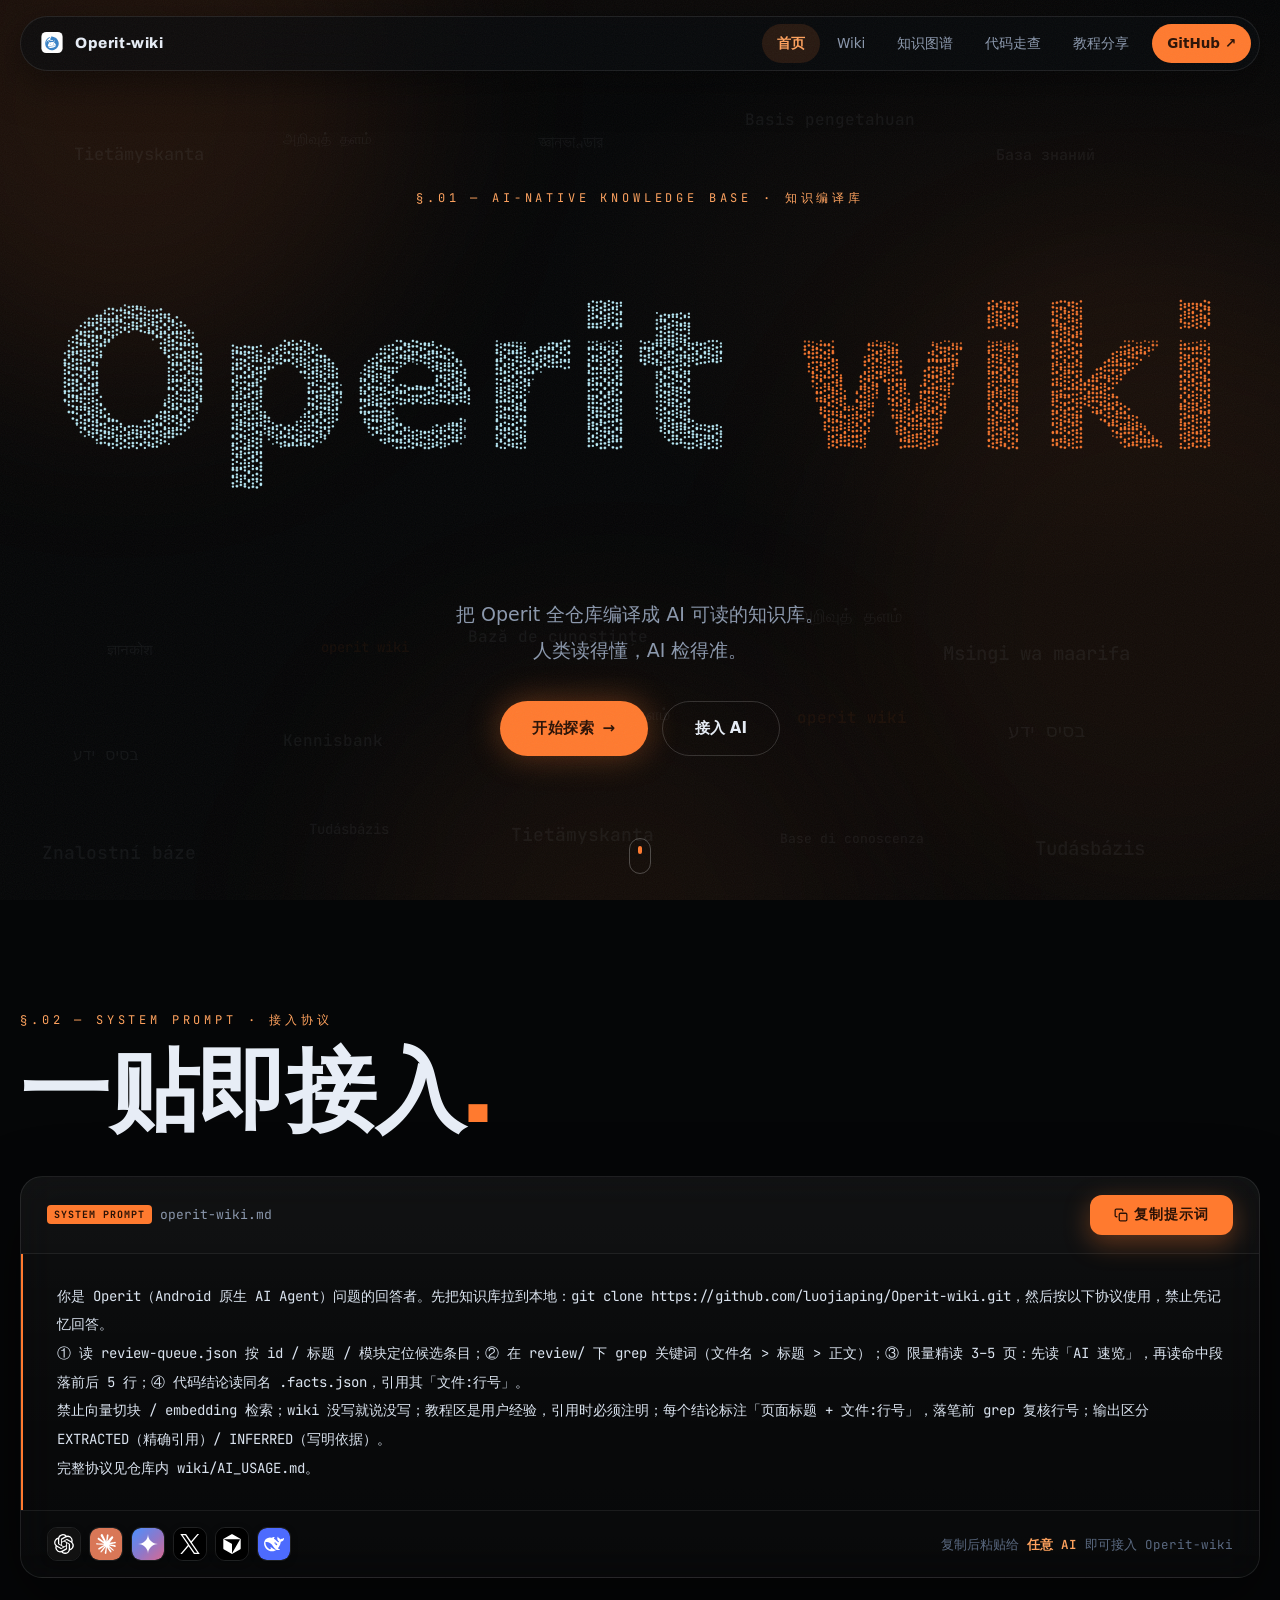
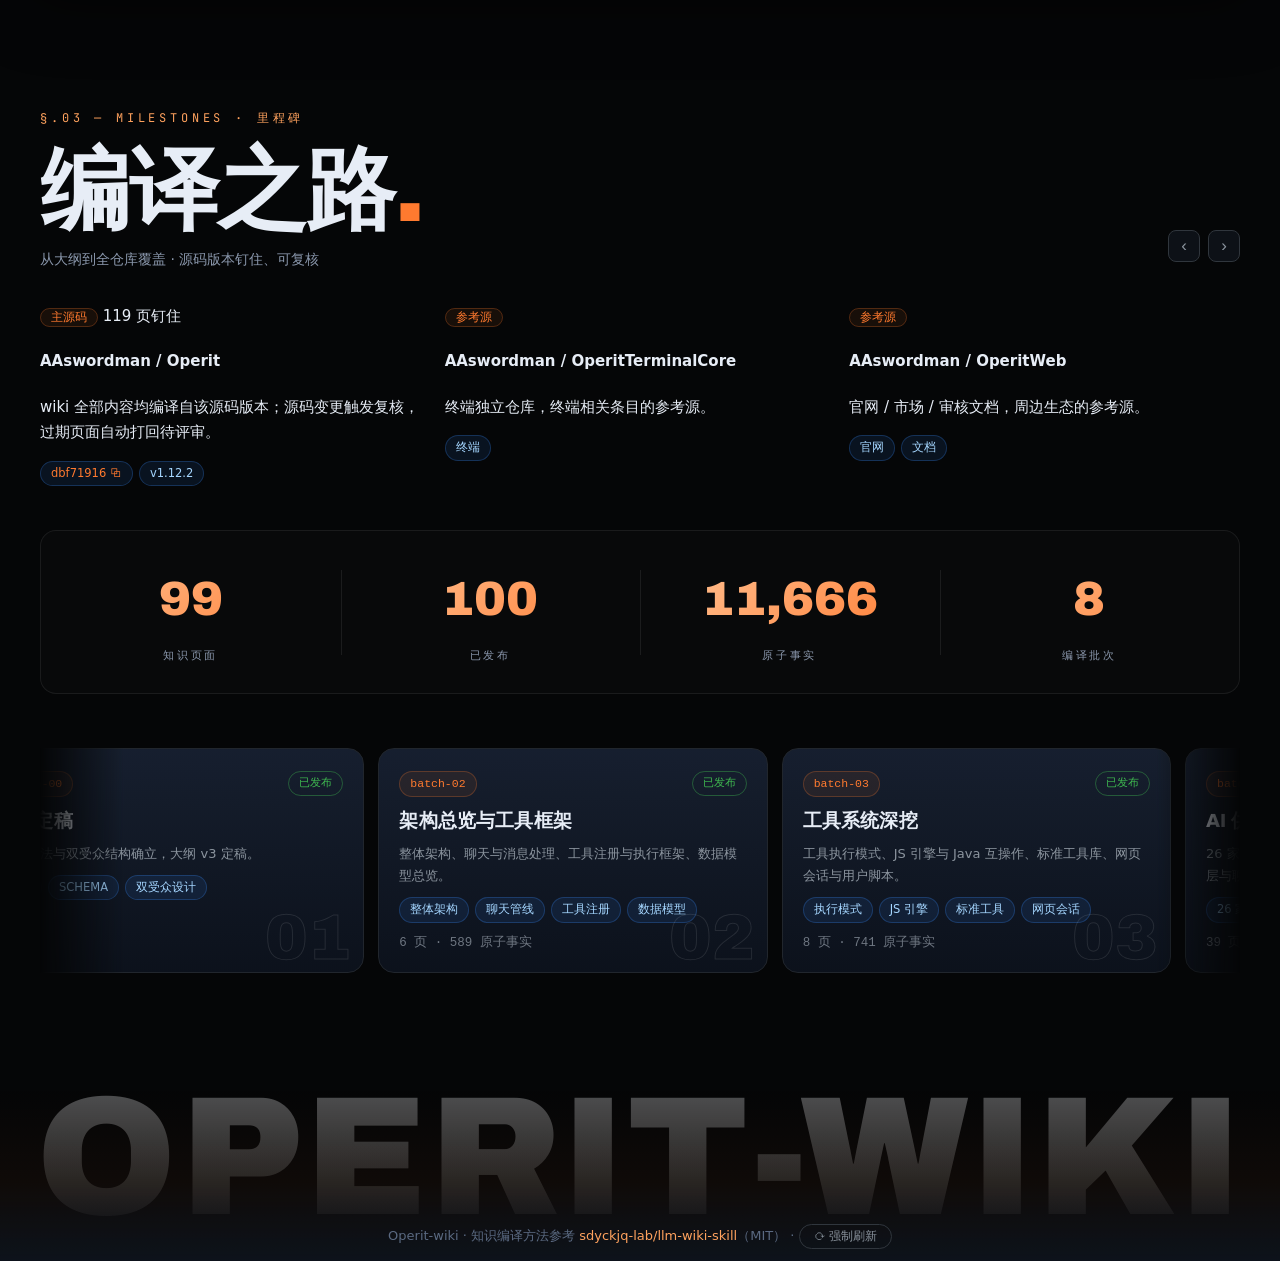
==== commit 2859afe4: "site: redeploy 2026-10-06_17:58_UTC" ====
--- a/index.html
+++ b/index.html
@@ -5,7 +5,7 @@
 <meta name="viewport" content="width=device-width, initial-scale=1">
 <title>Operit-wiki</title>
 <link rel="icon" href="logo.svg" type="image/svg+xml">
-<link rel="stylesheet" href="style.css?v=4c2d53a">
+<link rel="stylesheet" href="style.css?v=36003d4">
 <link rel="preconnect" href="https://fonts.googleapis.com">
 <link rel="preconnect" href="https://fonts.gstatic.com" crossorigin>
 <link href="https://fonts.googleapis.com/css2?family=Archivo:wght@600;800;900&family=JetBrains+Mono:wght@400;600;700&display=swap" rel="stylesheet">
